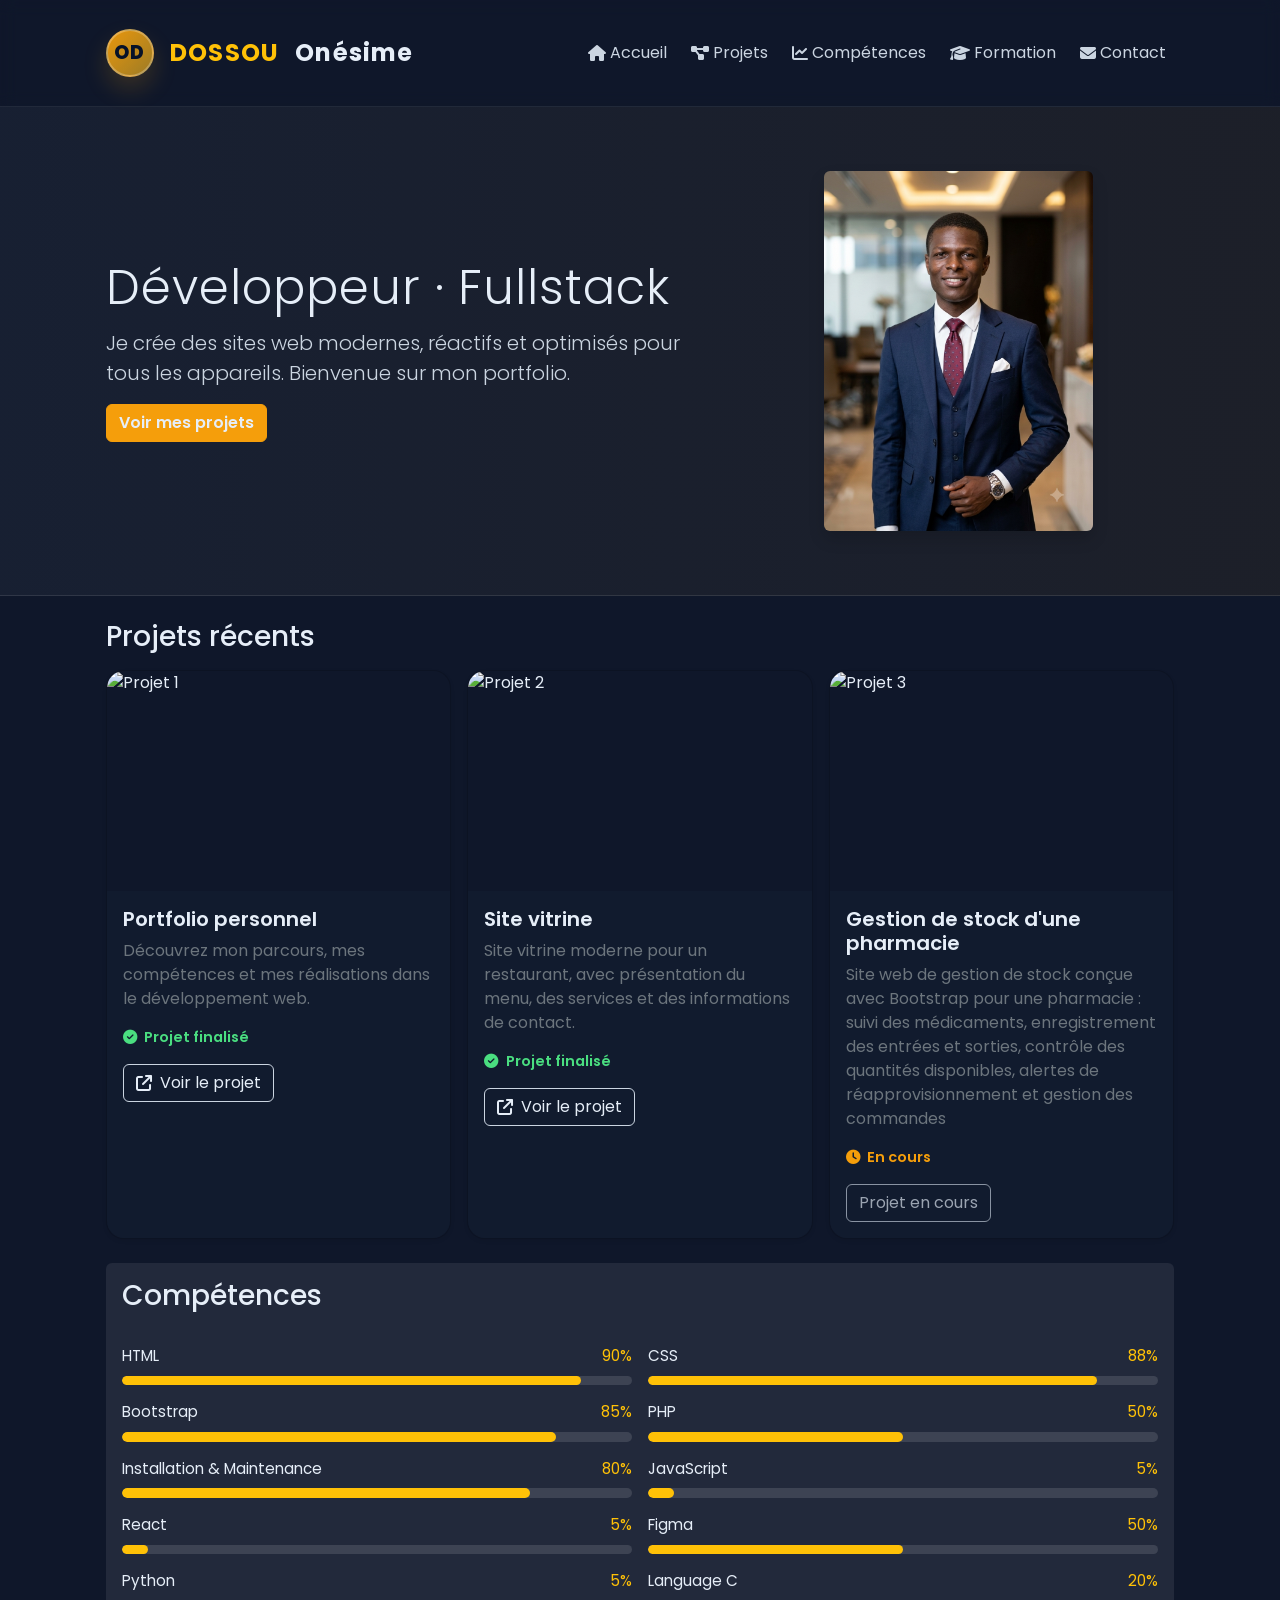
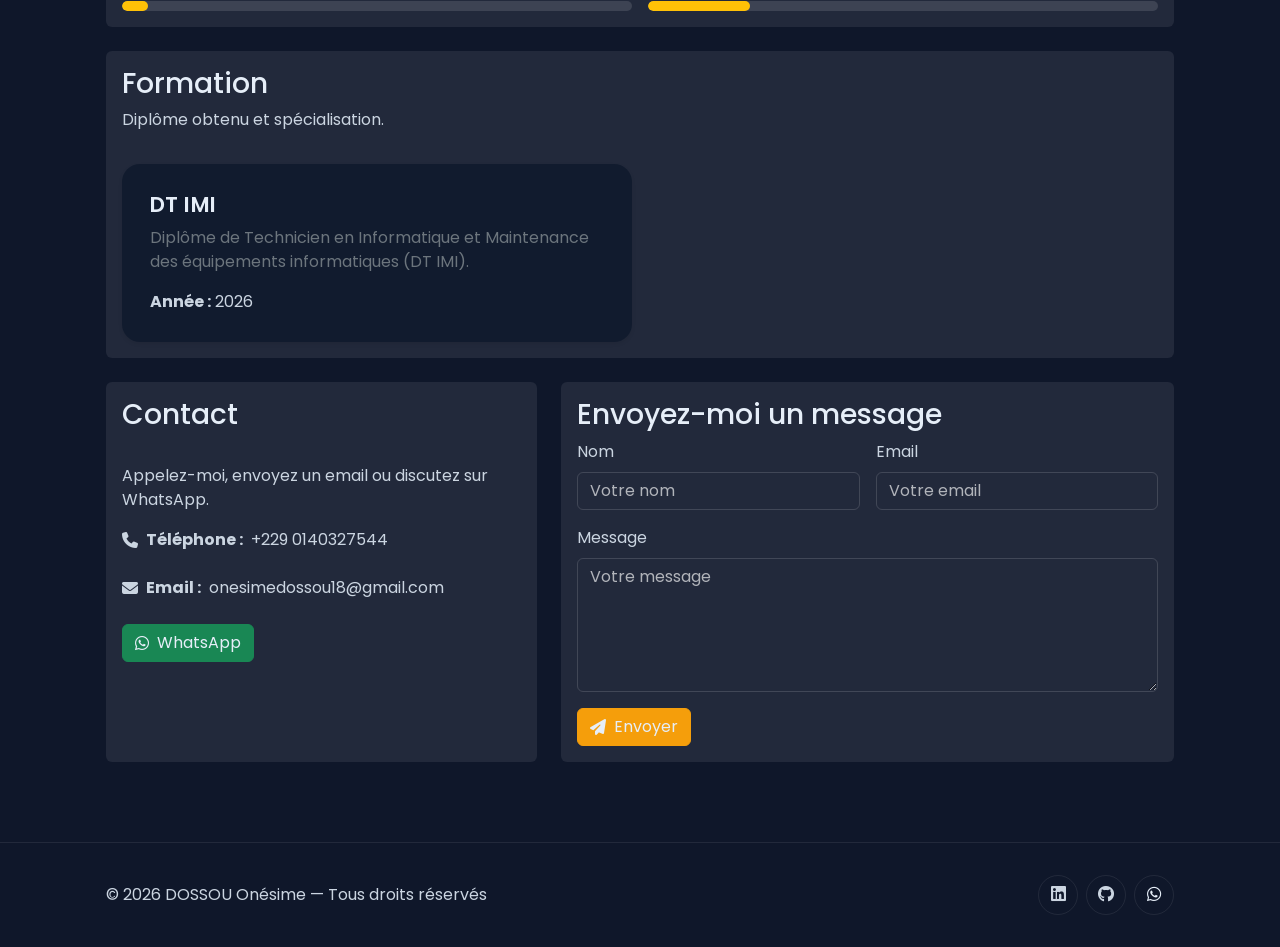
==== index.html @ 2b3f50c9 "commit" ====
<!doctype html>
<html lang="fr">
<head>
  <meta charset="utf-8">
  <meta name="viewport" content="width=device-width,initial-scale=1">
  <title>Portfolio — Ma Version</title>
  <link rel="icon" type="image/png" href="icon.png">
  <link rel="preconnect" href="https://fonts.googleapis.com">
  <link rel="preconnect" href="https://fonts.gstatic.com" crossorigin>
  <link href="https://fonts.googleapis.com/css2?family=Poppins:wght@300;400;500;600;700&display=swap" rel="stylesheet">
  <link href="https://cdn.jsdelivr.net/npm/bootstrap@5.3.2/dist/css/bootstrap.min.css" rel="stylesheet">
  <link rel="stylesheet" href="https://cdnjs.cloudflare.com/ajax/libs/font-awesome/6.5.2/css/all.min.css" crossorigin="anonymous" referrerpolicy="no-referrer">
  <link rel="stylesheet" href="style.css">
</head>
<body>
  <div class="page">
  <header class="site-header bg-transparent">
    <nav class="navbar navbar-expand-lg">
      <div class="container">
        <a class="navbar-brand fw-bold d-flex align-items-center gap-3" href="#">
          <span class="brand-mark">OD</span>
          <span class="text-warning">DOSSOU</span>
          <span class="text-white">Onésime</span>
        </a>
        <button class="navbar-toggler border-0 text-white" type="button" data-bs-toggle="collapse" data-bs-target="#portfolioNavbar" aria-controls="portfolioNavbar" aria-expanded="false" aria-label="Toggle navigation">
          <span class="navbar-toggler-icon"></span>
        </button>
        <div class="collapse navbar-collapse" id="portfolioNavbar">
          <div class="navbar-nav ms-auto d-flex flex-wrap gap-2">
              <li class="nav-item">
                <a class="nav-link text-muted d-flex align-items-center" href="#">
                  <i class="fa-solid fa-house me-1"></i>
                  Accueil
                </a>
              </li>
              <li class="nav-item">
                <a class="nav-link text-muted d-flex align-items-center" href="#projets">
                  <i class="fa-solid fa-diagram-project me-1"></i>
                  Projets
                </a>
              </li>
              <li class="nav-item">
                <a class="nav-link text-muted d-flex align-items-center" href="#competences">
                  <i class="fa-solid fa-chart-line me-1"></i>
                  Compétences
                </a>
              </li>
              <li class="nav-item">
                <a class="nav-link text-muted d-flex align-items-center" href="#formation">
                  <i class="fa-solid fa-graduation-cap me-1"></i>
                  Formation
                </a>
              </li>
              <li class="nav-item">
                <a class="nav-link text-muted d-flex align-items-center" href="#contact">
                  <i class="fa-solid fa-envelope me-1"></i>
                  Contact
                </a>
              </li>
          </div>
        </div>
      </div>
    </nav>
  </header>

  <section class="hero py-5">
    <div class="container">
      <div class="row align-items-center">
        <div class="col-12 col-lg-7">
          <h2 class="display-5 text-white">Développeur · Fullstack</h2>
          <p class="lead text-muted">Je crée des sites web modernes, réactifs et optimisés pour tous les appareils. Bienvenue sur mon portfolio.</p>
          <a class="btn btn-warning text-dark fw-semibold" href="#projets">Voir mes projets</a>
        </div>
        <div class="col-12 col-lg-5 order-first order-lg-last text-center mb-4 mb-lg-0">
          <img src="photo de profil.png" class="img-fluid rounded shadow hero-photo" alt="Photo de profil">
        </div>
      </div>
    </div>
  </section>

  <main class="container py-4">
    <section id="projets" class="projets mb-4">
      <h3 class="mb-3 text-white">Projets récents</h3>
      <div class="row g-3">
        <div class="col-12 col-md-4">
          <div class="card overflow-hidden h-100 shadow-sm">
            <img src="https://images.unsplash.com/photo-1522202176988-66273c2fd55f?auto=format&fit=crop&w=800&q=80" class="card-img-top" alt="Projet 1">
            <div class="card-body">
              <h5 class="card-title text-dark">Portfolio personnel</h5>
              <p class="card-text text-secondary">Découvrez mon parcours, mes compétences et mes réalisations dans le développement web.</p>
              <p class="project-status project-status--completed"><i class="fa-solid fa-circle-check" aria-hidden="true"></i> Projet finalisé</p>
              <a href="https://onesimedossou18-design.github.io/Mon-potfolio/" class="btn btn-outline-dark d-inline-flex align-items-center gap-2" target="_blank" rel="noopener noreferrer">
                <i class="fa-solid fa-arrow-up-right-from-square" aria-hidden="true"></i>
                Voir le projet
              </a>
            </div>
          </div>
        </div>

        <div class="col-12 col-md-4">
          <div class="card overflow-hidden h-100 shadow-sm">
            <img src="https://images.unsplash.com/photo-1498050108023-c5249f4df085?auto=format&fit=crop&w=800&q=80" class="card-img-top" alt="Projet 2">
            <div class="card-body">
              <h5 class="card-title text-dark">Site vitrine</h5>
              <p class="card-text text-secondary">Site vitrine moderne pour un restaurant, avec présentation du menu, des services et des informations de contact.</p>
              <p class="project-status project-status--completed"><i class="fa-solid fa-circle-check" aria-hidden="true"></i> Projet finalisé</p>
              <a href="https://onesimedossou18-design.github.io/Site_vitrine_resto/" class="btn btn-outline-dark d-inline-flex align-items-center gap-2" target="_blank" rel="noopener noreferrer">
                <i class="fa-solid fa-arrow-up-right-from-square" aria-hidden="true"></i>
                Voir le projet
              </a>
            </div>
          </div>
        </div>

        <div class="col-12 col-md-4">
          <div class="card overflow-hidden h-100 shadow-sm">
            <img src="https://images.unsplash.com/photo-1518770660439-4636190af475?auto=format&fit=crop&w=800&q=80" class="card-img-top" alt="Projet 3">
            <div class="card-body">
              <h5 class="card-title text-dark">Gestion de stock d'une pharmacie</h5>
              <p class="card-text text-secondary">Site web de gestion de stock conçue avec Bootstrap pour une pharmacie : suivi des médicaments, enregistrement des entrées et sorties, contrôle des quantités disponibles, alertes de réapprovisionnement et gestion des commandes</p>
              <p class="project-status project-status--progress"><i class="fa-solid fa-clock" aria-hidden="true"></i> En cours</p>
              <span class="btn btn-outline-dark disabled" aria-disabled="true">Projet en cours</span>
            </div>
          </div>
        </div>
      </div>
    </section>

    <section id="competences" class="skills mb-4">
      <div class="p-3 bg-light bg-opacity-5 rounded">
        <h3 class="text-white">Compétences</h3>
        <div class="row row-cols-1 row-cols-md-2 g-3 mt-3">
          <div class="col">
            <div class="skill-row d-flex justify-content-between text-white mb-2"><span>HTML</span><span class="text-warning">90%</span></div>
            <div class="progress"><div class="progress-bar bg-warning" role="progressbar" style="width: 90%" aria-valuenow="90" aria-valuemin="0" aria-valuemax="100" aria-label="HTML 90%"></div></div>
          </div>
          <div class="col">
            <div class="skill-row d-flex justify-content-between text-white mb-2"><span>CSS</span><span class="text-warning">88%</span></div>
            <div class="progress"><div class="progress-bar bg-warning" role="progressbar" style="width: 88%" aria-valuenow="88" aria-valuemin="0" aria-valuemax="100" aria-label="CSS 88%"></div></div>
          </div>
          <div class="col">
            <div class="skill-row d-flex justify-content-between text-white mb-2"><span>Bootstrap</span><span class="text-warning">85%</span></div>
            <div class="progress"><div class="progress-bar bg-warning" role="progressbar" style="width: 85%" aria-valuenow="85" aria-valuemin="0" aria-valuemax="100" aria-label="Bootstrap 85%"></div></div>
          </div>
          <div class="col">
            <div class="skill-row d-flex justify-content-between text-white mb-2"><span>PHP</span><span class="text-warning">50%</span></div>
            <div class="progress"><div class="progress-bar bg-warning" role="progressbar" style="width: 50%" aria-valuenow="50" aria-valuemin="0" aria-valuemax="100" aria-label="PHP 50%"></div></div>
          </div>
          <div class="col">
            <div class="skill-row d-flex justify-content-between text-white mb-2"><span>Installation & Maintenance</span><span class="text-warning">80%</span></div>
            <div class="progress"><div class="progress-bar bg-warning" role="progressbar" style="width: 80%" aria-valuenow="80" aria-valuemin="0" aria-valuemax="100" aria-label="Installation & Maintenance 80%"></div></div>
          </div>
          <div class="col">
            <div class="skill-row d-flex justify-content-between text-white mb-2"><span>JavaScript</span><span class="text-warning">5%</span></div>
            <div class="progress"><div class="progress-bar bg-warning" role="progressbar" style="width: 5%" aria-valuenow="5" aria-valuemin="0" aria-valuemax="100" aria-label="JavaScript 5%"></div></div>
          </div>
          <div class="col">
            <div class="skill-row d-flex justify-content-between text-white mb-2"><span>React</span><span class="text-warning">5%</span></div>
            <div class="progress"><div class="progress-bar bg-warning" role="progressbar" style="width: 5%" aria-valuenow="5" aria-valuemin="0" aria-valuemax="100" aria-label="React 5%"></div></div>
          </div>
          <div class="col">
            <div class="skill-row d-flex justify-content-between text-white mb-2"><span>Figma</span><span class="text-warning">50%</span></div>
            <div class="progress"><div class="progress-bar bg-warning" role="progressbar" style="width: 50%" aria-valuenow="50" aria-valuemin="0" aria-valuemax="100" aria-label="Figma 50%"></div></div>
          </div>
          <div class="col">
            <div class="skill-row d-flex justify-content-between text-white mb-2"><span>Python</span><span class="text-warning">5%</span></div>
            <div class="progress"><div class="progress-bar bg-warning" role="progressbar" style="width: 5%" aria-valuenow="5" aria-valuemin="0" aria-valuemax="100" aria-label="Python 5%"></div></div>
          </div>
          <div class="col">
            <div class="skill-row d-flex justify-content-between text-white mb-2"><span>Language C</span><span class="text-warning">20%</span></div>
            <div class="progress"><div class="progress-bar bg-warning" role="progressbar" style="width: 20%" aria-valuenow="20" aria-valuemin="0" aria-valuemax="100" aria-label="Language C 20%"></div></div>
          </div>
        </div>
      </div>
    </section>

    <section id="formation" class="formation mb-4">
      <div class="p-3 bg-light bg-opacity-5 rounded">
        <h3 class="text-white">Formation</h3>
        <p class="text-muted">Diplôme obtenu et spécialisation.</p>
        <div class="row g-3 mt-3">
          <div class="col-12 col-md-6">
            <div class="card overflow-hidden h-100 shadow-sm border-0 bg-transparent">
              <div class="card-body">
                <h5 class="card-title text-white ">DT IMI</h5>
                <p class="card-text text-secondary">Diplôme de Technicien en Informatique et Maintenance des équipements informatiques (DT IMI).</p>
                <p class="mb-0 text-muted"><strong>Année :</strong> 2026</p>
              </div>
            </div>
          </div>
        </div>
      </div>
    </section>

  

    <section id="contact" class="contact mb-4">
      <div class="row g-4">
        <div class="col-12 col-lg-5">
          <div class="p-3 bg-light bg-opacity-5 rounded h-100">
            <h3 class="text-white">Contact</h3><br>
            <p class="text-muted">Appelez-moi, envoyez un email ou discutez sur WhatsApp.</p>
            <ul class="list-unstyled text-muted">
              <li class="d-flex align-items-center gap-2"><i class="fa-solid fa-phone"></i><strong>Téléphone :</strong> +229 0140327544</li> 
              <br>
              <li class="d-flex align-items-center gap-2 text-break"><i class="fa-solid fa-envelope"></i><strong>Email :</strong> onesimedossou18@gmail.com</li>
            </ul>
            <a href="https://wa.me/2290140327544" class="btn btn-success text-white mt-2 d-inline-flex align-items-center" target="_blank" rel="noopener noreferrer">
              <i class="fa-brands fa-whatsapp me-2"></i>
              WhatsApp
            </a>
            
          </div>
        </div>
        <div class="col-12 col-lg-7">
          <div class="p-3 bg-light bg-opacity-5 rounded">
            <h3 class="text-white">Envoyez-moi un message</h3>
            <form action="https://formsubmit.co/onesimedossou18@gmail.com" method="post" class="row g-3">
              <input type="hidden" name="_subject" value="Nouveau message depuis mon portfolio">
              <input type="hidden" name="_captcha" value="false">
              <input type="hidden" name="_template" value="table">
              <input type="hidden" name="_next" value="https://onesimedossou18-design.github.io/Mon-potfolio/">
              <div class="col-12 col-md-6">
                <label class="form-label text-muted" for="contact-name">Nom</label>
                <input type="text" id="contact-name" name="name" class="form-control bg-transparent text-white border-1" placeholder="Votre nom" required>
              </div>
              <div class="col-12 col-md-6">
                <label class="form-label text-muted" for="contact-email">Email</label>
                <input type="email" id="contact-email" name="email" class="form-control bg-transparent text-white" placeholder="Votre email" required>
              </div>
              <div class="col-12">
                <label class="form-label text-muted" for="contact-message">Message</label>
                <textarea id="contact-message" name="message" rows="5" class="form-control bg-transparent text-white" placeholder="Votre message" required></textarea>
              </div>
              <div class="col-12">
                <button class="btn btn-warning text-dark d-inline-flex align-items-center gap-2" type="submit">
                  <i class="fa-solid fa-paper-plane"></i>
                  Envoyer
                </button>
              </div>
            </form>
          </div>
        </div>
      </div>
    </section>
  </main>

  <footer class="site-footer py-3">
    <div class="container d-flex flex-column flex-md-row justify-content-between align-items-center gap-3">
      <div class="text-muted">© 2026 DOSSOU Onésime — Tous droits réservés</div>
      <div class="social-links d-flex gap-2">
        <a href="https://www.linkedin.com/in/on%C3%A9sime-dossou-85b86a415" class="btn btn-outline-light btn-sm d-inline-flex align-items-center justify-content-center" target="_blank" rel="noopener noreferrer" aria-label="LinkedIn">
          <i class="fa-brands fa-linkedin"></i>
        </a>
        <a href="https://github.com/onesimedossou18-design" class="btn btn-outline-light btn-sm d-inline-flex align-items-center justify-content-center" target="_blank" rel="noopener noreferrer" aria-label="GitHub">
          <i class="fa-brands fa-github"></i>
        </a>
        <a href="https://wa.me/2290140327544" class="btn btn-outline-light btn-sm d-inline-flex align-items-center justify-content-center text-white" target="_blank" rel="noopener noreferrer" aria-label="WhatsApp">
          <i class="fa-brands fa-whatsapp"></i>
        </a>
      </div>
    </div>
  </footer>
  </div>
  <script src="https://cdn.jsdelivr.net/npm/bootstrap@5.3.2/dist/js/bootstrap.bundle.min.js"></script>
</body>
</html>
---- style.css ----
*{
  padding: 0;
  margin: 0;
  box-sizing: border-box;
}
:root{
  --bg:#0f172a; /* deep navy */
  --panel:#111b2e;
  --panel-soft:rgba(255,255,255,0.05);
  --accent:#f59e0b; /* mustard */
  --muted:#94a3b8;
  --text:#e6eef8;
  --text-soft:#cbd5e1;
  --card-bg:#0f172a;
  --card-text:#e6eef8;
  --max-width:1100px;
}

body{
  margin:0;
  font-family:'Poppins', sans-serif;
  background:var(--bg);
  color:var(--text);
  line-height:1.5;
  overflow-x:hidden;
  overflow-wrap:break-word;
}
img{
  max-width:100%;
  height:auto}
.page{
  min-height:100vh;
}
.container{
  max-width:var(--max-width);
  margin:0 auto;
  padding:1rem;
}
.site-header{
  position:sticky;
  top:0;
  z-index:1030;
  background:rgba(15,23,42,0.92);
  backdrop-filter:blur(8px);
  border-bottom:1px solid rgba(255,255,255,0.08);
}
.navbar-brand, .nav-link{text-decoration:none}
.navbar-brand{font-size:1.5rem;letter-spacing:0.05em}
.brand-mark{display:inline-flex;align-items:center;justify-content:center;width:3rem;height:3rem;border-radius:50%;background:linear-gradient(135deg, rgba(245,158,11,0.95), rgba(251,191,36,0.6));color:#071229;font-weight:800;font-size:1.2rem;box-shadow:0 12px 24px rgba(245,158,11,0.18);border:2px solid rgba(255,255,255,0.25);}
.brand-text small{font-size:0.75rem;color:rgba(255,255,255,0.65);display:none;}
.nav-link{color:var(--muted)!important;transition:color .25s ease, transform .25s ease}
.nav-link:hover{color:#fff!important;transform:translateY(-1px)}
.hero{padding:4rem 0;text-align:left;background:linear-gradient(90deg, rgba(240,246,255,0.04), rgba(245,158,11,0.06));border-bottom:1px solid rgba(255,255,255,0.1)}
.hero h2{font-size:clamp(1.75rem, 1.1rem + 3vw, 3rem);line-height:1.15;margin:0 0 .75rem;color:var(--text);letter-spacing:0.02em}
.hero p{margin:0 0 1rem;color:var(--text-soft);max-width:720px}
.hero img{max-height:360px;object-fit:cover}
.btn-warning{background:var(--accent);border-color:var(--accent);color:#071229;transition:transform .25s ease, box-shadow .25s ease}
.btn-warning:hover{transform:translateY(-2px);box-shadow:0 12px 24px rgba(245,158,11,0.18)}
main{padding:2rem 0}
.card{background:var(--card-bg);color:var(--card-text);border-radius:18px;overflow:hidden;box-shadow:0 12px 40px rgba(2,6,23,0.22);transition:transform .3s ease, box-shadow .3s ease}
.card:hover{transform:translateY(-10px);box-shadow:0 20px 50px rgba(2,6,23,0.32)}
.card img{width:100%;height:220px;object-fit:cover;display:block;transition:transform .4s ease}
.card:hover img{transform:scale(1.05)}
.card-body{background:var(--panel);}
.card-title{color:var(--text);font-weight:600}
.card-text{color:var(--text-soft);}
.project-status{display:flex;align-items:center;gap:.45rem;margin-bottom:1rem;font-size:.9rem;font-weight:600}
.project-status--completed{color:#4ade80}
.project-status--progress{color:var(--accent)}
.card .btn-outline-dark{transition:transform .25s ease, box-shadow .25s ease}
.card .btn-outline-dark:hover{transform:translateY(-2px);box-shadow:0 12px 20px rgba(0,0,0,0.12)}
.progress{background:rgba(255,255,255,0.12);border-radius:0.75rem;height:0.6rem}
.progress-bar{border-radius:0.75rem}
.skill-row{font-size:0.95rem}
.skill-row span:last-child{font-variant-numeric:tabular-nums}
.about h3, .contact h3, .skills h3{color:var(--text);margin-top:0}
.bg-opacity-5{background-color:rgba(255,255,255,0.08)!important}
.formation .card{background:rgba(255,255,255,0.04);border:1px solid rgba(255,255,255,0.12);}
.formation .card-body{padding:1.75rem;}
.formation .card-title{font-size:1.35rem;letter-spacing:0.02em;}
.formation .card-text{color:var(--text-soft);}
.form-control{background:rgba(255,255,255,0.08);color:var(--text);border:1px solid rgba(255,255,255,0.14)}
.form-control::placeholder{color:rgba(255,255,255,0.65)}
.form-control:focus{background:rgba(255,255,255,0.12);color:var(--text);box-shadow:none;border-color:rgba(245,158,11,0.4)}
.site-footer{padding:1rem 0;text-align:center;color:var(--text-soft);border-top:1px solid rgba(255,255,255,0.08);margin-top:2rem}
.site-footer .social-links a{width:40px;height:40px;display:inline-flex;align-items:center;justify-content:center;border-radius:50%;border:1px solid rgba(255,255,255,0.08);color:var(--text-soft);background:transparent;transition:transform .18s ease, background .18s ease, color .18s ease}
.site-footer .social-links a:hover{transform:translateY(-4px);color:var(--text);background:rgba(255,255,255,0.03)}
.site-footer .social-links a .fa-brands{font-size:1.05rem}
.site-footer .social-links .btn-success{background:linear-gradient(135deg,var(--accent),#fdbf24);border-color:transparent;color:#071229}
.page .text-muted{color:var(--text-soft)!important}
.page .text-white{color:var(--text)!important}
.page .text-dark{color:var(--text)!important}
.page .btn-outline-dark{color:var(--text);border-color:var(--text-soft)}
.page .btn-outline-dark:hover{background:var(--text-soft);color:var(--card-text)}
button.btn-outline-light{color:#fff;border-color:rgba(255,255,255,0.55)}
button.btn-outline-light:hover{color:#000;background:#f59e0b}
.page section{scroll-margin-top:calc(3.5rem + 2rem)}
@media(max-width:991px){
  .navbar-brand{font-size:1.15rem;gap:.5rem!important}
  .brand-mark{width:2.5rem;height:2.5rem;font-size:1rem}
  .navbar-nav{width:100%;justify-content:center}
  .navbar-nav .nav-item{width:100%}
  .navbar-nav .nav-link{justify-content:center;padding:0.6rem 0}
  .hero{padding:3rem 0}
  .hero-photo{max-height:280px}
  .card img{height:180px}
}
@media(max-width:575px){
  .container{padding-left:1rem;padding-right:1rem}
  .navbar-brand{max-width:calc(100% - 3.5rem);white-space:normal;line-height:1.2}
  .navbar-brand .text-white{display:none}
  .hero{padding:2.5rem 0}
  .hero p{font-size:1rem}
  .hero-photo{max-height:220px}
  .hero .btn,.contact .btn{width:100%;justify-content:center}
  .card img{height:200px}
  .card:hover{transform:none}
  .formation .card-body{padding:1.25rem}
  .contact li{align-items:flex-start!important;flex-wrap:wrap}
  .contact li strong{margin-right:.25rem}
  .site-footer .container{padding-top:.5rem;padding-bottom:.5rem}
  .site-footer .text-muted{font-size:.85rem}
}
@media(min-width:900px){
  .hero{padding:6rem 0}
}
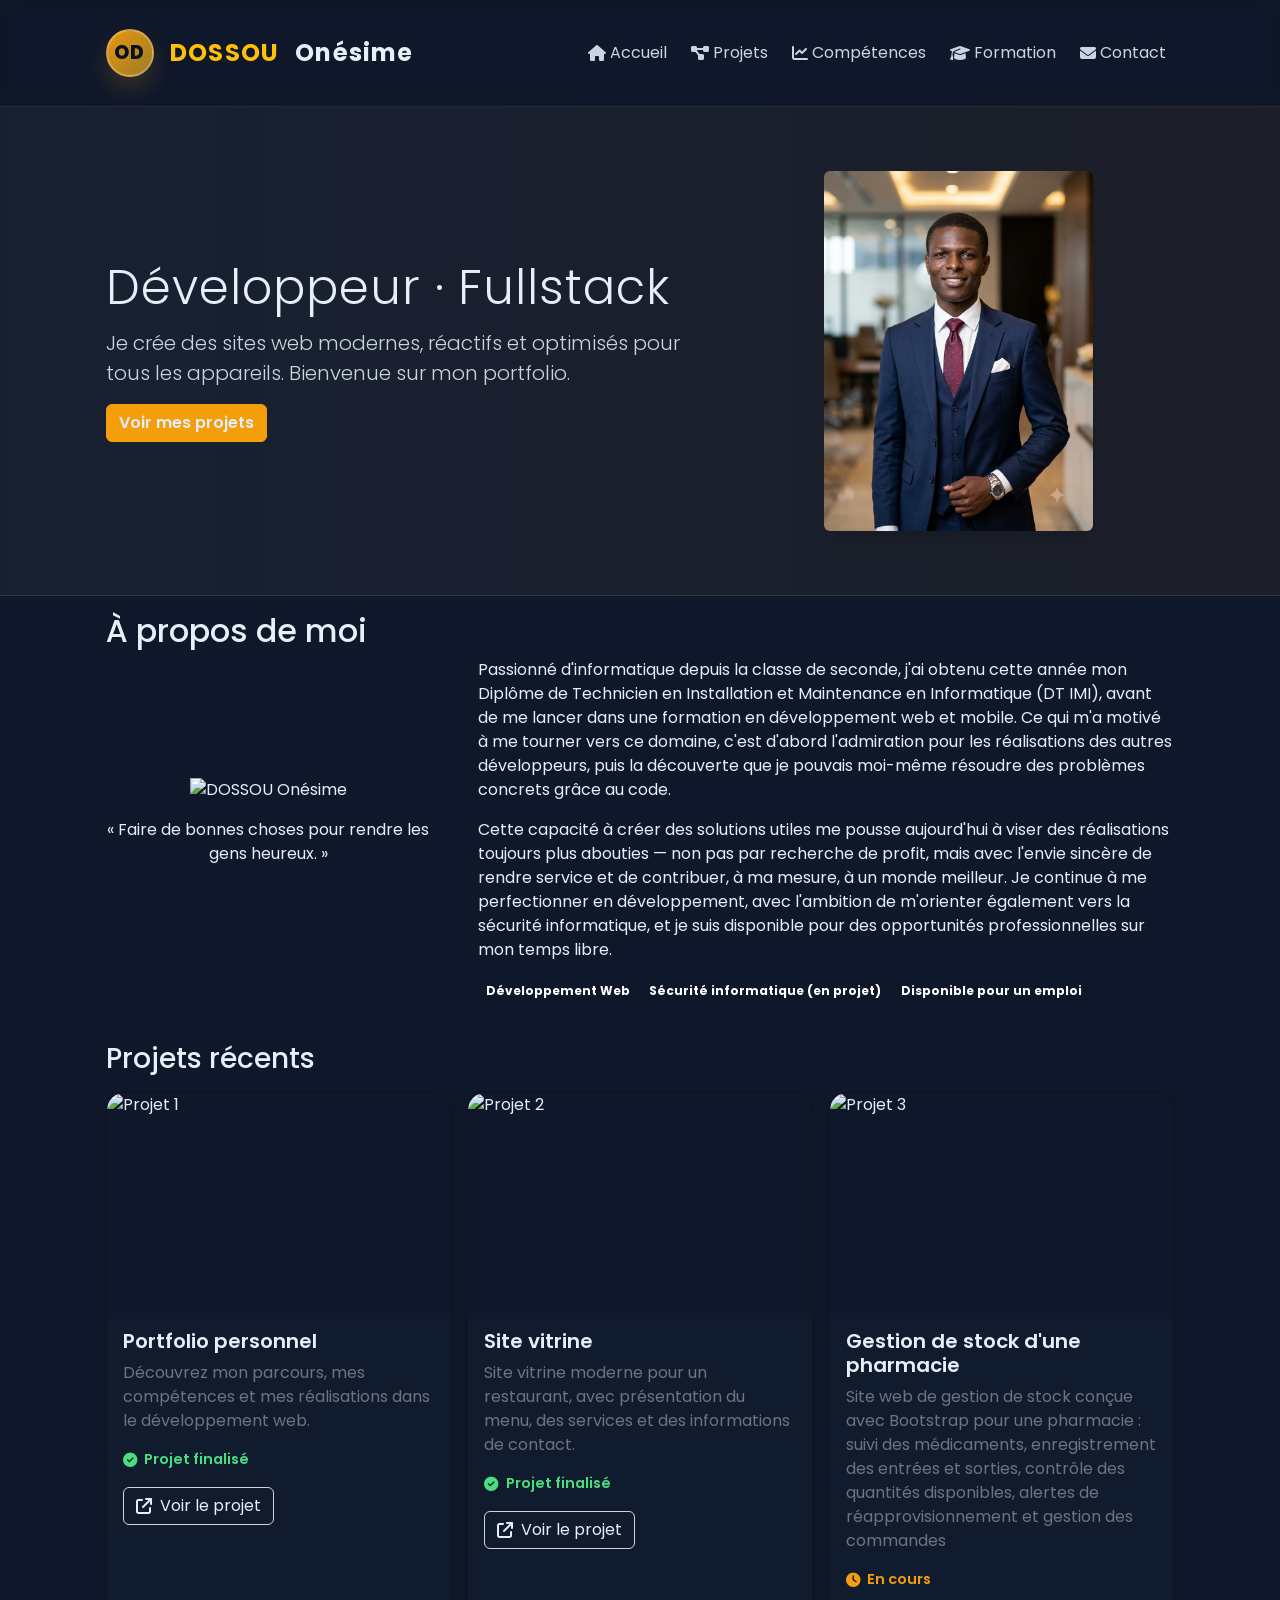
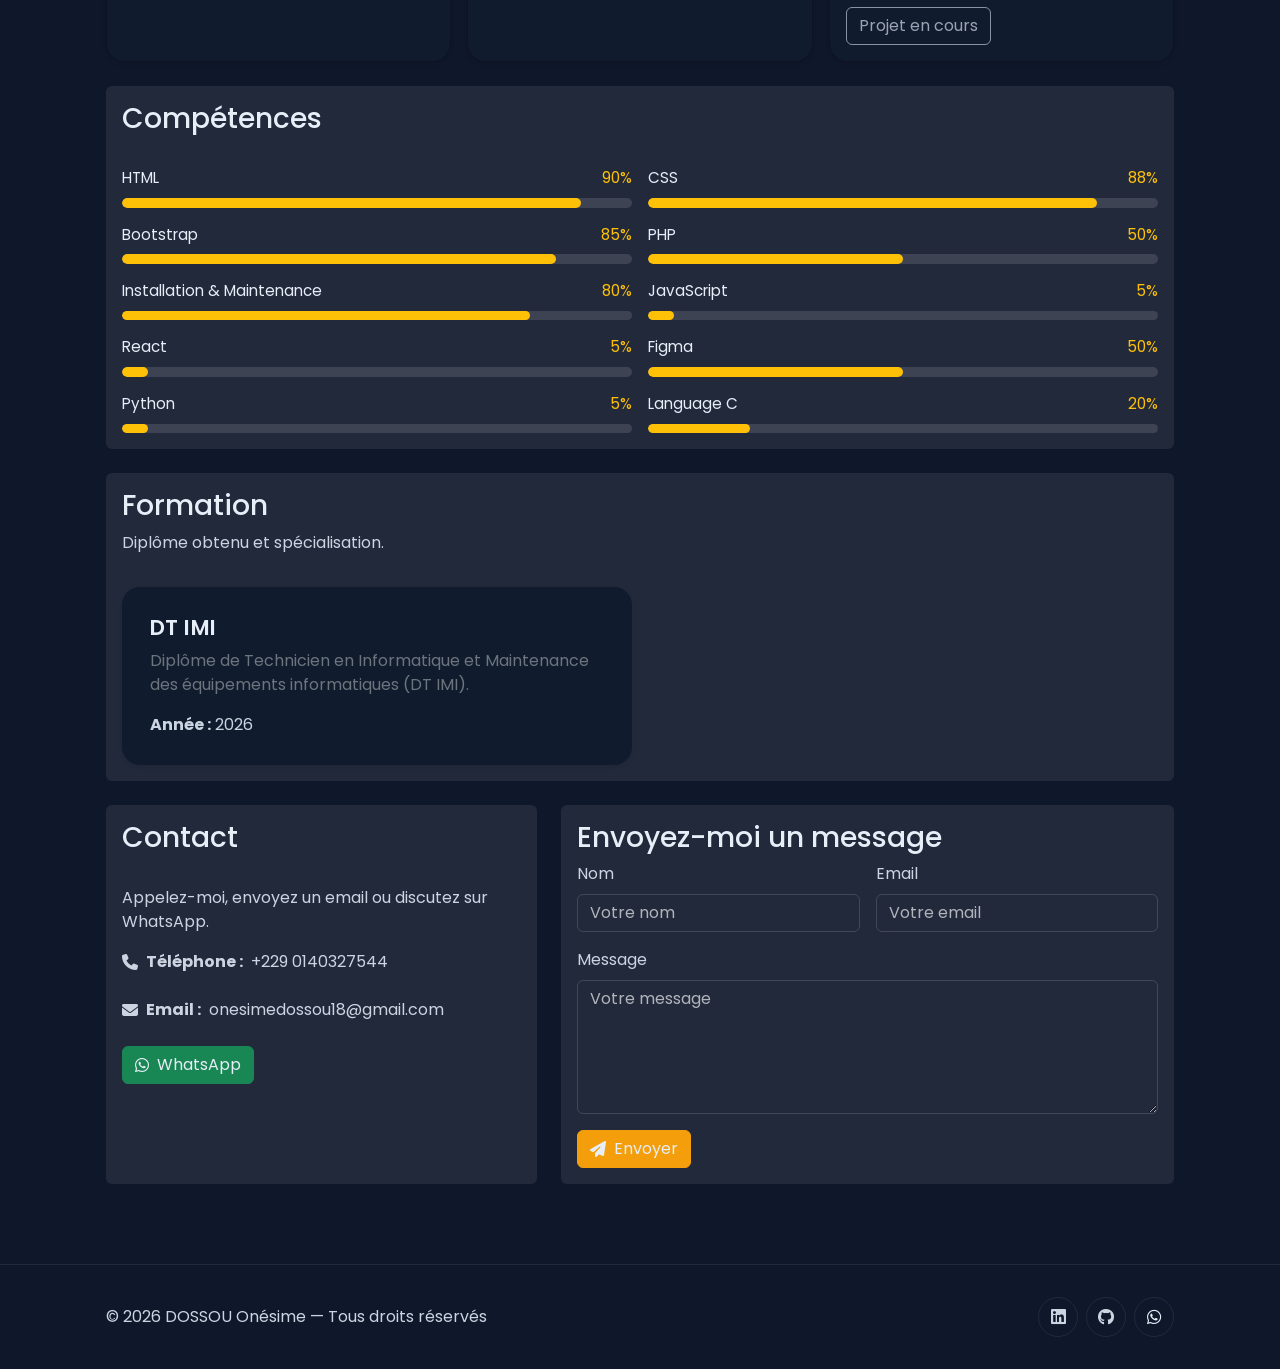
==== commit 02aec9f2: "commit" ====
--- a/index.html
+++ b/index.html
@@ -78,6 +78,42 @@
     </div>
   </section>
 
+ <!-- ===================== À PROPOS ===================== -->
+  <section class="about" id="apropos">
+    <div class="container">
+      <h2 class="section-title">À propos de moi</h2>
+      <div class="row align-items-center g-5">
+        <div class="col-lg-4 text-center">
+          <img src="photo-profil.png" alt="DOSSOU Onésime" class="about-photo mb-3">
+          <p class="about-quote">« Faire de bonnes choses pour rendre les gens heureux. »</p>
+        </div>
+        <div class="col-lg-8 about-text">
+          <p>
+            Passionné d'informatique depuis la classe de seconde, j'ai obtenu cette année mon
+            Diplôme de Technicien en Installation et Maintenance en Informatique
+            (DT IMI), avant de me lancer dans une formation en développement web et mobile.
+            Ce qui m'a motivé à me tourner vers ce domaine, c'est d'abord l'admiration pour les
+            réalisations des autres développeurs, puis la découverte que je pouvais moi-même
+            résoudre des problèmes concrets grâce au code.
+          </p>
+          <p>
+            Cette capacité à créer des solutions utiles me pousse aujourd'hui à viser des
+            réalisations toujours plus abouties — non pas par recherche de profit, mais avec
+            l'envie sincère de rendre service et de contribuer, à ma mesure, à un monde meilleur.
+            Je continue à me perfectionner en développement, avec l'ambition de m'orienter
+            également vers la sécurité informatique, et je suis disponible pour des opportunités
+            professionnelles sur mon temps libre.
+          </p>
+          <div class="about-badges mt-3">
+            <span class="badge">Développement Web</span>
+            <span class="badge">Sécurité informatique (en projet)</span>
+            <span class="badge">Disponible pour un emploi</span>
+          </div>
+        </div>
+      </div>
+    </div>
+  </section>
+
   <main class="container py-4">
     <section id="projets" class="projets mb-4">
       <h3 class="mb-3 text-white">Projets récents</h3>
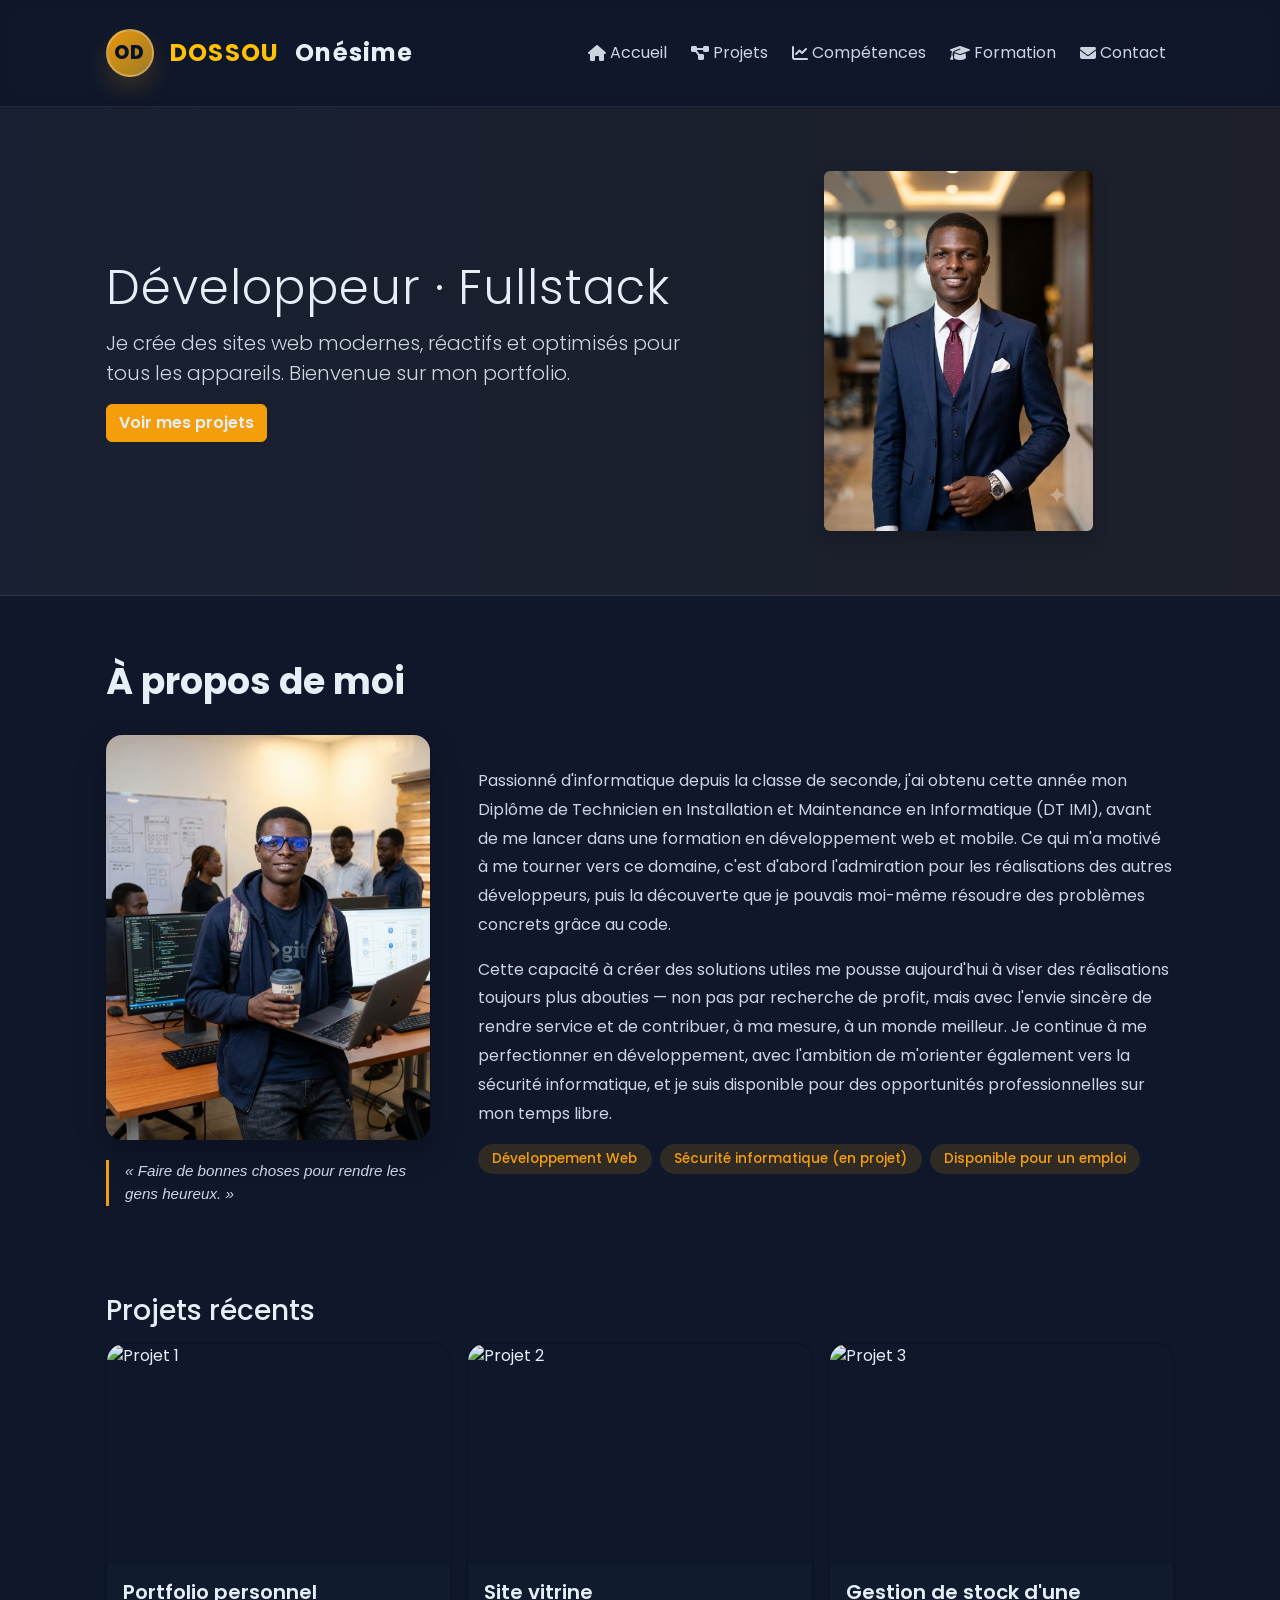
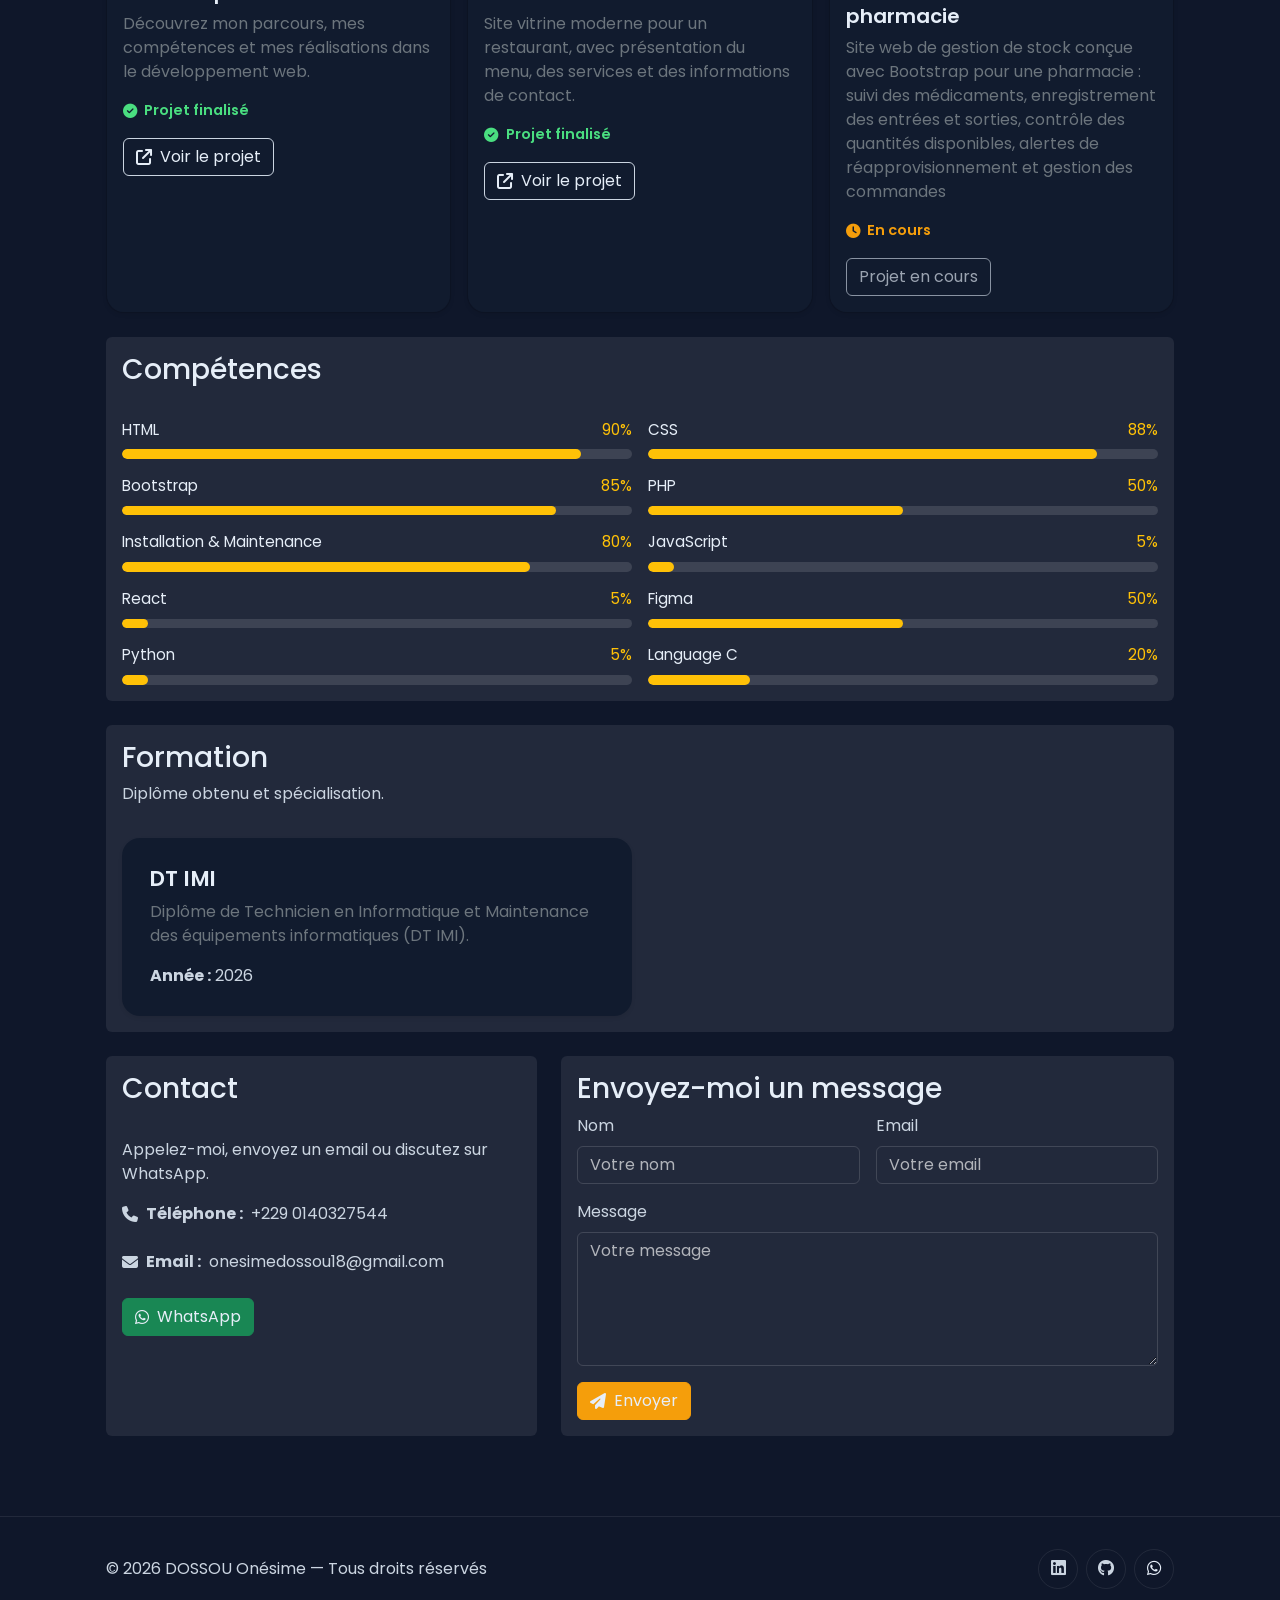
==== commit 738694fb: "commit" ====
--- a/index.html
+++ b/index.html
@@ -72,7 +72,7 @@
           <a class="btn btn-warning text-dark fw-semibold" href="#projets">Voir mes projets</a>
         </div>
         <div class="col-12 col-lg-5 order-first order-lg-last text-center mb-4 mb-lg-0">
-          <img src="photo de profil.png" class="img-fluid rounded shadow hero-photo" alt="Photo de profil">
+          <img src="photo-profil.png" class="img-fluid rounded shadow hero-photo" alt="Photo de profil">
         </div>
       </div>
     </div>
@@ -84,7 +84,7 @@
       <h2 class="section-title">À propos de moi</h2>
       <div class="row align-items-center g-5">
         <div class="col-lg-4 text-center">
-          <img src="photo-profil.png" alt="DOSSOU Onésime" class="about-photo mb-3">
+          <img src="work.jpeg" alt="DOSSOU Onésime" class="about-photo ">
           <p class="about-quote">« Faire de bonnes choses pour rendre les gens heureux. »</p>
         </div>
         <div class="col-lg-8 about-text">
--- a/style.css
+++ b/style.css
@@ -1,126 +1,523 @@
-*{
+/* =========================================================
+   RESET DE BASE
+   On enlève les marges/paddings par défaut du navigateur
+   et on force le box-sizing pour que padding/border
+   n'agrandissent pas les éléments.
+   ========================================================= */
+* {
   padding: 0;
   margin: 0;
   box-sizing: border-box;
 }
-:root{
-  --bg:#0f172a; /* deep navy */
-  --panel:#111b2e;
-  --panel-soft:rgba(255,255,255,0.05);
-  --accent:#f59e0b; /* mustard */
-  --muted:#94a3b8;
-  --text:#e6eef8;
-  --text-soft:#cbd5e1;
-  --card-bg:#0f172a;
-  --card-text:#e6eef8;
-  --max-width:1100px;
-}
-
-body{
-  margin:0;
-  font-family:'Poppins', sans-serif;
-  background:var(--bg);
-  color:var(--text);
-  line-height:1.5;
-  overflow-x:hidden;
-  overflow-wrap:break-word;
-}
-img{
-  max-width:100%;
-  height:auto}
-.page{
-  min-height:100vh;
-}
-.container{
-  max-width:var(--max-width);
-  margin:0 auto;
-  padding:1rem;
-}
-.site-header{
-  position:sticky;
-  top:0;
-  z-index:1030;
-  background:rgba(15,23,42,0.92);
-  backdrop-filter:blur(8px);
-  border-bottom:1px solid rgba(255,255,255,0.08);
-}
-.navbar-brand, .nav-link{text-decoration:none}
-.navbar-brand{font-size:1.5rem;letter-spacing:0.05em}
-.brand-mark{display:inline-flex;align-items:center;justify-content:center;width:3rem;height:3rem;border-radius:50%;background:linear-gradient(135deg, rgba(245,158,11,0.95), rgba(251,191,36,0.6));color:#071229;font-weight:800;font-size:1.2rem;box-shadow:0 12px 24px rgba(245,158,11,0.18);border:2px solid rgba(255,255,255,0.25);}
-.brand-text small{font-size:0.75rem;color:rgba(255,255,255,0.65);display:none;}
-.nav-link{color:var(--muted)!important;transition:color .25s ease, transform .25s ease}
-.nav-link:hover{color:#fff!important;transform:translateY(-1px)}
-.hero{padding:4rem 0;text-align:left;background:linear-gradient(90deg, rgba(240,246,255,0.04), rgba(245,158,11,0.06));border-bottom:1px solid rgba(255,255,255,0.1)}
-.hero h2{font-size:clamp(1.75rem, 1.1rem + 3vw, 3rem);line-height:1.15;margin:0 0 .75rem;color:var(--text);letter-spacing:0.02em}
-.hero p{margin:0 0 1rem;color:var(--text-soft);max-width:720px}
-.hero img{max-height:360px;object-fit:cover}
-.btn-warning{background:var(--accent);border-color:var(--accent);color:#071229;transition:transform .25s ease, box-shadow .25s ease}
-.btn-warning:hover{transform:translateY(-2px);box-shadow:0 12px 24px rgba(245,158,11,0.18)}
-main{padding:2rem 0}
-.card{background:var(--card-bg);color:var(--card-text);border-radius:18px;overflow:hidden;box-shadow:0 12px 40px rgba(2,6,23,0.22);transition:transform .3s ease, box-shadow .3s ease}
-.card:hover{transform:translateY(-10px);box-shadow:0 20px 50px rgba(2,6,23,0.32)}
-.card img{width:100%;height:220px;object-fit:cover;display:block;transition:transform .4s ease}
-.card:hover img{transform:scale(1.05)}
-.card-body{background:var(--panel);}
-.card-title{color:var(--text);font-weight:600}
-.card-text{color:var(--text-soft);}
-.project-status{display:flex;align-items:center;gap:.45rem;margin-bottom:1rem;font-size:.9rem;font-weight:600}
-.project-status--completed{color:#4ade80}
-.project-status--progress{color:var(--accent)}
-.card .btn-outline-dark{transition:transform .25s ease, box-shadow .25s ease}
-.card .btn-outline-dark:hover{transform:translateY(-2px);box-shadow:0 12px 20px rgba(0,0,0,0.12)}
-.progress{background:rgba(255,255,255,0.12);border-radius:0.75rem;height:0.6rem}
-.progress-bar{border-radius:0.75rem}
-.skill-row{font-size:0.95rem}
-.skill-row span:last-child{font-variant-numeric:tabular-nums}
-.about h3, .contact h3, .skills h3{color:var(--text);margin-top:0}
-.bg-opacity-5{background-color:rgba(255,255,255,0.08)!important}
-.formation .card{background:rgba(255,255,255,0.04);border:1px solid rgba(255,255,255,0.12);}
-.formation .card-body{padding:1.75rem;}
-.formation .card-title{font-size:1.35rem;letter-spacing:0.02em;}
-.formation .card-text{color:var(--text-soft);}
-.form-control{background:rgba(255,255,255,0.08);color:var(--text);border:1px solid rgba(255,255,255,0.14)}
-.form-control::placeholder{color:rgba(255,255,255,0.65)}
-.form-control:focus{background:rgba(255,255,255,0.12);color:var(--text);box-shadow:none;border-color:rgba(245,158,11,0.4)}
-.site-footer{padding:1rem 0;text-align:center;color:var(--text-soft);border-top:1px solid rgba(255,255,255,0.08);margin-top:2rem}
-.site-footer .social-links a{width:40px;height:40px;display:inline-flex;align-items:center;justify-content:center;border-radius:50%;border:1px solid rgba(255,255,255,0.08);color:var(--text-soft);background:transparent;transition:transform .18s ease, background .18s ease, color .18s ease}
-.site-footer .social-links a:hover{transform:translateY(-4px);color:var(--text);background:rgba(255,255,255,0.03)}
-.site-footer .social-links a .fa-brands{font-size:1.05rem}
-.site-footer .social-links .btn-success{background:linear-gradient(135deg,var(--accent),#fdbf24);border-color:transparent;color:#071229}
-.page .text-muted{color:var(--text-soft)!important}
-.page .text-white{color:var(--text)!important}
-.page .text-dark{color:var(--text)!important}
-.page .btn-outline-dark{color:var(--text);border-color:var(--text-soft)}
-.page .btn-outline-dark:hover{background:var(--text-soft);color:var(--card-text)}
-button.btn-outline-light{color:#fff;border-color:rgba(255,255,255,0.55)}
-button.btn-outline-light:hover{color:#000;background:#f59e0b}
-.page section{scroll-margin-top:calc(3.5rem + 2rem)}
-@media(max-width:991px){
-  .navbar-brand{font-size:1.15rem;gap:.5rem!important}
-  .brand-mark{width:2.5rem;height:2.5rem;font-size:1rem}
-  .navbar-nav{width:100%;justify-content:center}
-  .navbar-nav .nav-item{width:100%}
-  .navbar-nav .nav-link{justify-content:center;padding:0.6rem 0}
-  .hero{padding:3rem 0}
-  .hero-photo{max-height:280px}
-  .card img{height:180px}
-}
-@media(max-width:575px){
-  .container{padding-left:1rem;padding-right:1rem}
-  .navbar-brand{max-width:calc(100% - 3.5rem);white-space:normal;line-height:1.2}
-  .navbar-brand .text-white{display:none}
-  .hero{padding:2.5rem 0}
-  .hero p{font-size:1rem}
-  .hero-photo{max-height:220px}
-  .hero .btn,.contact .btn{width:100%;justify-content:center}
-  .card img{height:200px}
-  .card:hover{transform:none}
-  .formation .card-body{padding:1.25rem}
-  .contact li{align-items:flex-start!important;flex-wrap:wrap}
-  .contact li strong{margin-right:.25rem}
-  .site-footer .container{padding-top:.5rem;padding-bottom:.5rem}
-  .site-footer .text-muted{font-size:.85rem}
-}
-@media(min-width:900px){
-  .hero{padding:6rem 0}
-}
+
+/* =========================================================
+   VARIABLES DE COULEURS (thème sombre "navy + moutarde")
+   Centraliser les couleurs ici permet de changer tout le
+   thème en un seul endroit.
+   ========================================================= */
+:root {
+  --bg: #0f172a;              /* fond général : bleu nuit */
+  --panel: #111b2e;           /* fond des cartes / blocs */
+  --panel-soft: rgba(255, 255, 255, 0.05); /* fond léger pour encarts */
+  --accent: #f59e0b;          /* couleur d'accent : moutarde/orange */
+  --muted: #94a3b8;           /* gris bleuté pour texte secondaire */
+  --text: #e6eef8;            /* texte principal (clair) */
+  --text-soft: #cbd5e1;       /* texte un peu moins contrasté */
+  --card-bg: #0f172a;         /* fond des cartes projets */
+  --card-text: #e6eef8;       /* texte des cartes projets */
+  --max-width: 1100px;        /* largeur max du contenu */
+}
+
+/* =========================================================
+   BASE DU DOCUMENT
+   ========================================================= */
+body {
+  margin: 0;
+  font-family: 'Poppins', sans-serif;
+  background: var(--bg);
+  color: var(--text);
+  line-height: 1.5;
+  overflow-x: hidden;        /* évite le scroll horizontal parasite */
+  overflow-wrap: break-word; /* évite le débordement des mots longs */
+}
+
+img {
+  max-width: 100%;
+  height: auto;
+}
+
+.page {
+  min-height: 100vh;
+}
+
+.container {
+  max-width: var(--max-width);
+  margin: 0 auto;
+  padding: 1rem;
+}
+
+/* Titre générique utilisé au-dessus de chaque grande section
+   (ex : "À propos de moi") pour garder un style homogène. */
+.section-title {
+  color: var(--text);
+  font-weight: 700;
+  font-size: clamp(1.5rem, 1rem + 2vw, 2.25rem);
+  margin-bottom: 2rem;
+}
+
+/* =========================================================
+   EN-TÊTE / NAVIGATION
+   ========================================================= */
+.site-header {
+  position: sticky;
+  top: 0;
+  z-index: 1030;
+  background: rgba(15, 23, 42, 0.92);
+  backdrop-filter: blur(8px); /* effet "verre dépoli" au scroll */
+  border-bottom: 1px solid rgba(255, 255, 255, 0.08);
+}
+
+.navbar-brand, .nav-link {
+  text-decoration: none;
+}
+
+.navbar-brand {
+  font-size: 1.5rem;
+  letter-spacing: 0.05em;
+}
+
+/* Petit badge rond "OD" à côté du nom */
+.brand-mark {
+  display: inline-flex;
+  align-items: center;
+  justify-content: center;
+  width: 3rem;
+  height: 3rem;
+  border-radius: 50%;
+  background: linear-gradient(135deg, rgba(245, 158, 11, 0.95), rgba(251, 191, 36, 0.6));
+  color: #071229;
+  font-weight: 800;
+  font-size: 1.2rem;
+  box-shadow: 0 12px 24px rgba(245, 158, 11, 0.18);
+  border: 2px solid rgba(255, 255, 255, 0.25);
+}
+
+.brand-text small {
+  font-size: 0.75rem;
+  color: rgba(255, 255, 255, 0.65);
+  display: none;
+}
+
+.nav-link {
+  color: var(--muted) !important;
+  transition: color .25s ease, transform .25s ease;
+}
+.nav-link:hover {
+  color: #fff !important;
+  transform: translateY(-1px); /* petit effet de survol */
+}
+
+/* =========================================================
+   SECTION HERO (bannière d'accueil)
+   ========================================================= */
+.hero {
+  padding: 4rem 0;
+  text-align: left;
+  background: linear-gradient(90deg, rgba(240, 246, 255, 0.04), rgba(245, 158, 11, 0.06));
+  border-bottom: 1px solid rgba(255, 255, 255, 0.1);
+}
+.hero h2 {
+  font-size: clamp(1.75rem, 1.1rem + 3vw, 3rem); /* taille fluide selon l'écran */
+  line-height: 1.15;
+  margin: 0 0 .75rem;
+  color: var(--text);
+  letter-spacing: 0.02em;
+}
+.hero p {
+  margin: 0 0 1rem;
+  color: var(--text-soft);
+  max-width: 720px;
+}
+.hero img {
+  max-height: 360px;
+  object-fit: cover;
+}
+
+.btn-warning {
+  background: var(--accent);
+  border-color: var(--accent);
+  color: #071229;
+  transition: transform .25s ease, box-shadow .25s ease;
+}
+.btn-warning:hover {
+  transform: translateY(-2px);
+  box-shadow: 0 12px 24px rgba(245, 158, 11, 0.18);
+}
+
+main {
+  padding: 2rem 0;
+}
+
+/* =========================================================
+   SECTION "À PROPOS DE MOI"
+   Mise en page : photo + citation à gauche, texte + badges
+   à droite, alignés verticalement au centre.
+   ========================================================= */
+.about {
+  padding: 3rem 0;
+}
+
+/* Colonne photo : on force un cadre bien proportionné
+   (comme sur la maquette) plutôt qu'une hauteur "libre"
+   qui déforme la mise en page selon la photo utilisée. */
+.about-photo {
+  display: block;
+  width: 100%;
+  max-width: 330px;
+  margin: 0 auto 1rem;
+  aspect-ratio: 4 / 5;     /* portrait, proportions fixes et prévisibles */
+  object-fit: cover;       /* recadre la photo sans la déformer */
+  border-radius: 16px;
+  box-shadow: 0 12px 30px rgba(0, 0, 0, .28);
+}
+
+/* Citation sous la photo : alignée à gauche, même largeur
+   que la photo, avec la petite barre d'accent verticale. */
+.about-quote {
+  max-width: 330px;
+  border-left: 3px solid var(--accent);
+  padding-left: 1rem;
+  margin: 1.25rem auto 0;
+  color: var(--text-soft);
+  font-style: italic;
+  font-size: 0.95rem;
+  text-align: left;
+}
+
+/* Colonne texte */
+.about-text {
+  align-self: center;
+}
+.about-text p {
+  color: var(--text-soft);
+  line-height: 1.8;
+}
+.about-text p + p {
+  margin-top: 1rem; /* espace entre les deux paragraphes */
+}
+
+/* Badges "Développement Web / Sécurité / Disponible" */
+.about-badges {
+  margin-top: 1.25rem;
+  display: flex;
+  flex-wrap: wrap;
+  gap: .5rem;
+}
+.about-badges .badge {
+  background: rgba(245, 158, 11, 0.14);
+  color: var(--accent);
+  font-weight: 500;
+  font-size: 0.85rem;
+  padding: 0.5rem 0.9rem;
+  border-radius: 999px;
+  display: inline-block;
+}
+
+/* =========================================================
+   CARTES PROJETS
+   ========================================================= */
+.card {
+  background: var(--card-bg);
+  color: var(--card-text);
+  border-radius: 18px;
+  overflow: hidden;
+  box-shadow: 0 12px 40px rgba(2, 6, 23, 0.22);
+  transition: transform .3s ease, box-shadow .3s ease;
+}
+.card:hover {
+  transform: translateY(-10px); /* la carte "flotte" au survol */
+  box-shadow: 0 20px 50px rgba(2, 6, 23, 0.32);
+}
+.card img {
+  width: 100%;
+  height: 220px;
+  object-fit: cover;
+  display: block;
+  transition: transform .4s ease;
+}
+.card:hover img {
+  transform: scale(1.05); /* léger zoom sur l'image au survol */
+}
+.card-body {
+  background: var(--panel);
+}
+.card-title {
+  color: var(--text);
+  font-weight: 600;
+}
+.card-text {
+  color: var(--text-soft);
+}
+
+/* Étiquette "Projet finalisé" / "En cours" */
+.project-status {
+  display: flex;
+  align-items: center;
+  gap: .45rem;
+  margin-bottom: 1rem;
+  font-size: .9rem;
+  font-weight: 600;
+}
+.project-status--completed { color: #4ade80; } /* vert = terminé */
+.project-status--progress { color: var(--accent); } /* orange = en cours */
+
+.card .btn-outline-dark {
+  transition: transform .25s ease, box-shadow .25s ease;
+}
+.card .btn-outline-dark:hover {
+  transform: translateY(-2px);
+  box-shadow: 0 12px 20px rgba(0, 0, 0, 0.12);
+}
+
+/* =========================================================
+   SECTION COMPÉTENCES (barres de progression)
+   ========================================================= */
+.progress {
+  background: rgba(255, 255, 255, 0.12);
+  border-radius: 0.75rem;
+  height: 0.6rem;
+}
+.progress-bar {
+  border-radius: 0.75rem;
+}
+.skill-row {
+  font-size: 0.95rem;
+}
+.skill-row span:last-child {
+  font-variant-numeric: tabular-nums; /* chiffres alignés (90%, 5%...) */
+}
+
+.about h3, .contact h3, .skills h3 {
+  color: var(--text);
+  margin-top: 0;
+}
+
+.bg-opacity-5 {
+  background-color: rgba(255, 255, 255, 0.08) !important;
+}
+
+/* =========================================================
+   SECTION FORMATION
+   ========================================================= */
+.formation .card {
+  background: rgba(255, 255, 255, 0.04);
+  border: 1px solid rgba(255, 255, 255, 0.12);
+}
+.formation .card-body {
+  padding: 1.75rem;
+}
+.formation .card-title {
+  font-size: 1.35rem;
+  letter-spacing: 0.02em;
+}
+.formation .card-text {
+  color: var(--text-soft);
+}
+
+/* =========================================================
+   FORMULAIRE DE CONTACT
+   ========================================================= */
+.form-control {
+  background: rgba(255, 255, 255, 0.08);
+  color: var(--text);
+  border: 1px solid rgba(255, 255, 255, 0.14);
+}
+.form-control::placeholder {
+  color: rgba(255, 255, 255, 0.65);
+}
+.form-control:focus {
+  background: rgba(255, 255, 255, 0.12);
+  color: var(--text);
+  box-shadow: none;
+  border-color: rgba(245, 158, 11, 0.4); /* liseré orange au focus */
+}
+
+/* =========================================================
+   PIED DE PAGE
+   ========================================================= */
+.site-footer {
+  padding: 1rem 0;
+  text-align: center;
+  color: var(--text-soft);
+  border-top: 1px solid rgba(255, 255, 255, 0.08);
+  margin-top: 2rem;
+}
+.site-footer .social-links a {
+  width: 40px;
+  height: 40px;
+  display: inline-flex;
+  align-items: center;
+  justify-content: center;
+  border-radius: 50%;
+  border: 1px solid rgba(255, 255, 255, 0.08);
+  color: var(--text-soft);
+  background: transparent;
+  transition: transform .18s ease, background .18s ease, color .18s ease;
+}
+.site-footer .social-links a:hover {
+  transform: translateY(-4px);
+  color: var(--text);
+  background: rgba(255, 255, 255, 0.03);
+}
+.site-footer .social-links a .fa-brands {
+  font-size: 1.05rem;
+}
+.site-footer .social-links .btn-success {
+  background: linear-gradient(135deg, var(--accent), #fdbf24);
+  border-color: transparent;
+  color: #071229;
+}
+
+/* =========================================================
+   SURCHARGES DE CLASSES BOOTSTRAP
+   (pour que text-muted / text-white / etc. respectent
+   notre thème sombre au lieu des couleurs par défaut)
+   ========================================================= */
+.page .text-muted { color: var(--text-soft) !important; }
+.page .text-white { color: var(--text) !important; }
+.page .text-dark { color: var(--text) !important; }
+.page .btn-outline-dark {
+  color: var(--text);
+  border-color: var(--text-soft);
+}
+.page .btn-outline-dark:hover {
+  background: var(--text-soft);
+  color: var(--card-text);
+}
+button.btn-outline-light {
+  color: #fff;
+  border-color: rgba(255, 255, 255, 0.55);
+}
+button.btn-outline-light:hover {
+  color: #000;
+  background: #f59e0b;
+}
+
+/* Empêche le header sticky de cacher le haut d'une section
+   quand on clique sur un lien du menu (ex : #projets). */
+.page section {
+  scroll-margin-top: calc(3.5rem + 2rem);
+}
+
+/* =========================================================
+   RESPONSIVE — TABLETTES (≤ 991px)
+   ========================================================= */
+@media (max-width: 991px) {
+  .navbar-brand {
+    font-size: 1.15rem;
+    gap: .5rem !important;
+  }
+  .brand-mark {
+    width: 2.5rem;
+    height: 2.5rem;
+    font-size: 1rem;
+  }
+  .navbar-nav {
+    width: 100%;
+    justify-content: center;
+  }
+  .navbar-nav .nav-item {
+    width: 100%;
+  }
+  .navbar-nav .nav-link {
+    justify-content: center;
+    padding: 0.6rem 0;
+  }
+  .hero {
+    padding: 3rem 0;
+  }
+  .hero-photo {
+    max-height: 280px;
+  }
+  .about-photo {
+    max-width: 260px;
+    margin: 0 auto;      /* photo centrée quand la colonne passe en pleine largeur */
+  }
+  .about-quote {
+    max-width: 260px;
+    margin-left: auto;
+    margin-right: auto;
+  }
+  .card img {
+    height: 180px;
+  }
+}
+
+/* =========================================================
+   RESPONSIVE — MOBILES (≤ 575px)
+   ========================================================= */
+@media (max-width: 575px) {
+  .container {
+    padding-left: 1rem;
+    padding-right: 1rem;
+  }
+  .navbar-brand {
+    max-width: calc(100% - 3.5rem);
+    white-space: normal;
+    line-height: 1.2;
+  }
+  .navbar-brand .text-white {
+    display: none;
+  }
+  .hero {
+    padding: 2.5rem 0;
+  }
+  .hero p {
+    font-size: 1rem;
+  }
+  .hero-photo {
+    max-height: 220px;
+  }
+  .about-photo {
+    max-width: 220px;
+  }
+  .about-quote {
+    max-width: 220px;
+  }
+  .hero .btn, .contact .btn {
+    width: 100%;
+    justify-content: center;
+  }
+  .card img {
+    height: 200px;
+  }
+  .card:hover {
+    transform: none; /* pas d'effet flottant sur mobile (tactile) */
+  }
+  .formation .card-body {
+    padding: 1.25rem;
+  }
+  .contact li {
+    align-items: flex-start !important;
+    flex-wrap: wrap;
+  }
+  .contact li strong {
+    margin-right: .25rem;
+  }
+  .site-footer .container {
+    padding-top: .5rem;
+    padding-bottom: .5rem;
+  }
+  .site-footer .text-muted {
+    font-size: .85rem;
+  }
+}
+
+/* =========================================================
+   RESPONSIVE — GRANDS ÉCRANS (≥ 900px)
+   ========================================================= */
+@media (min-width: 900px) {
+  .hero {
+    padding: 6rem 0;
+  }
+}
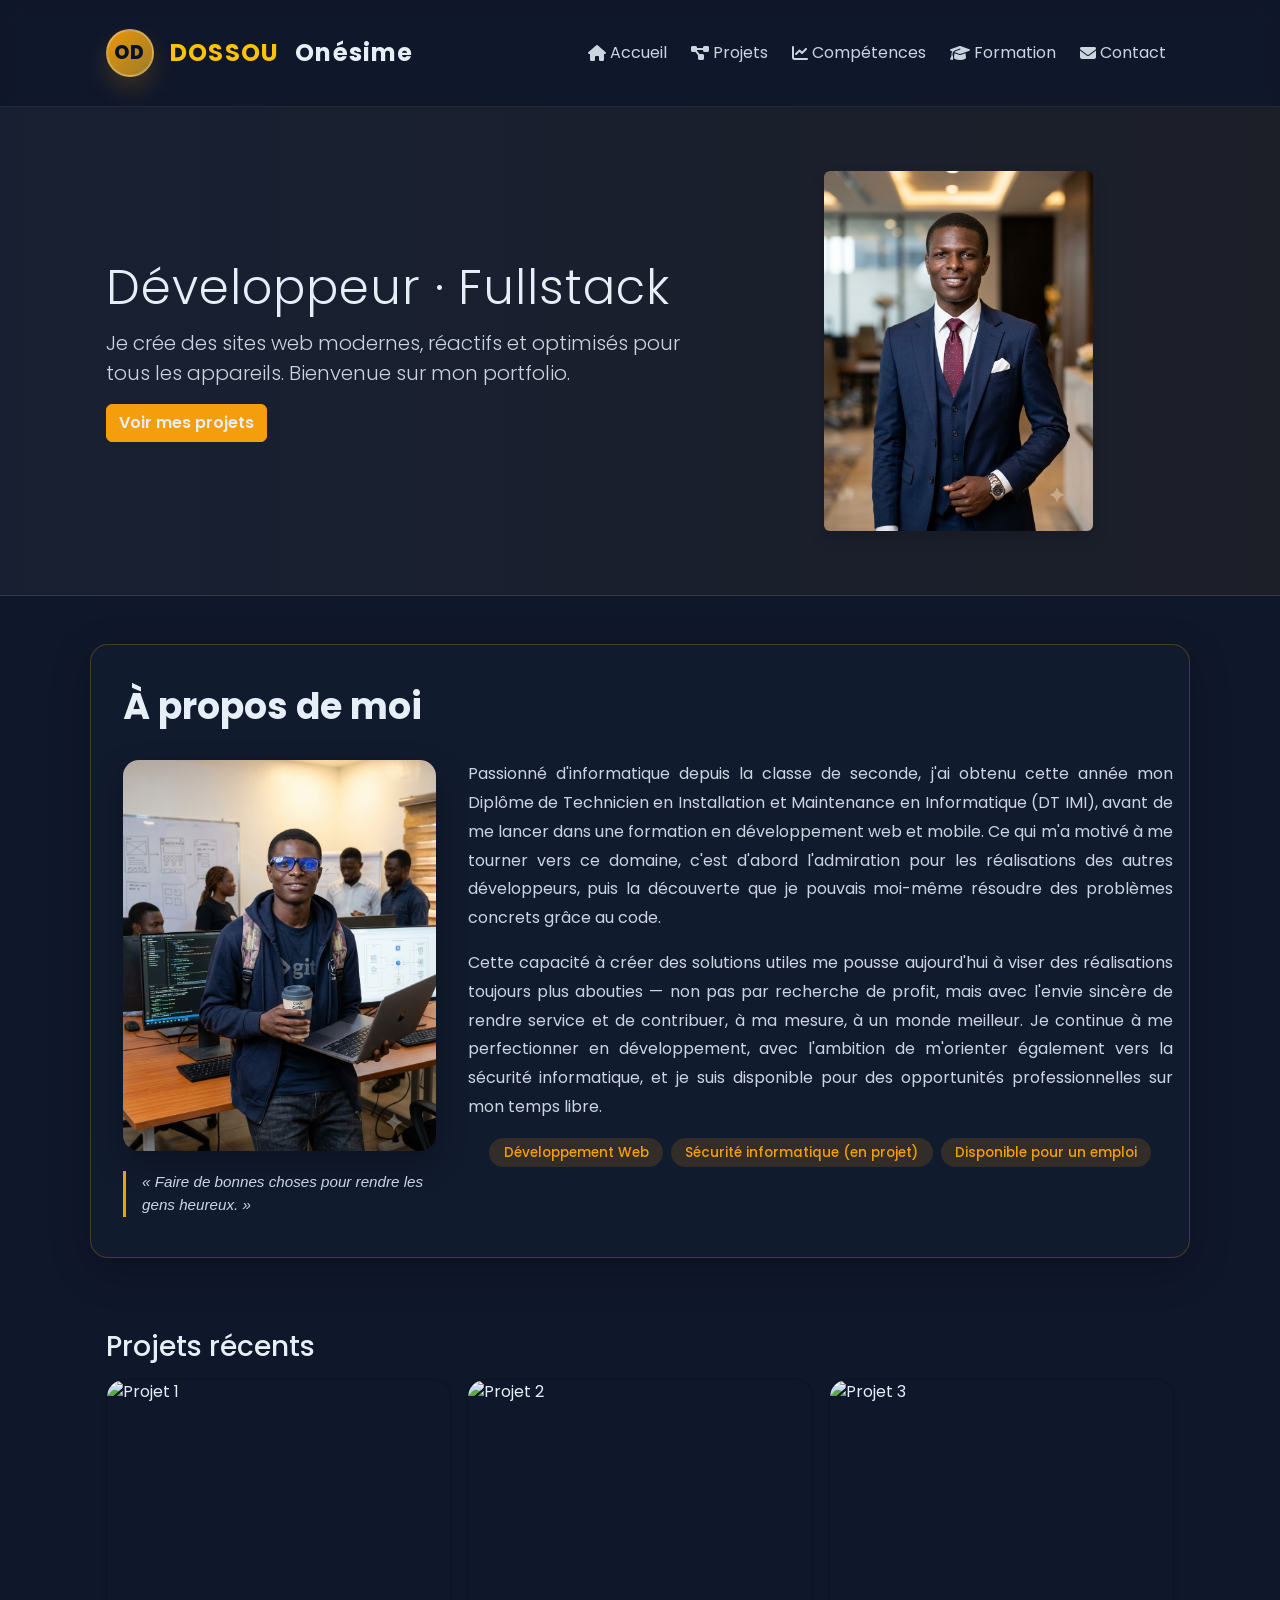
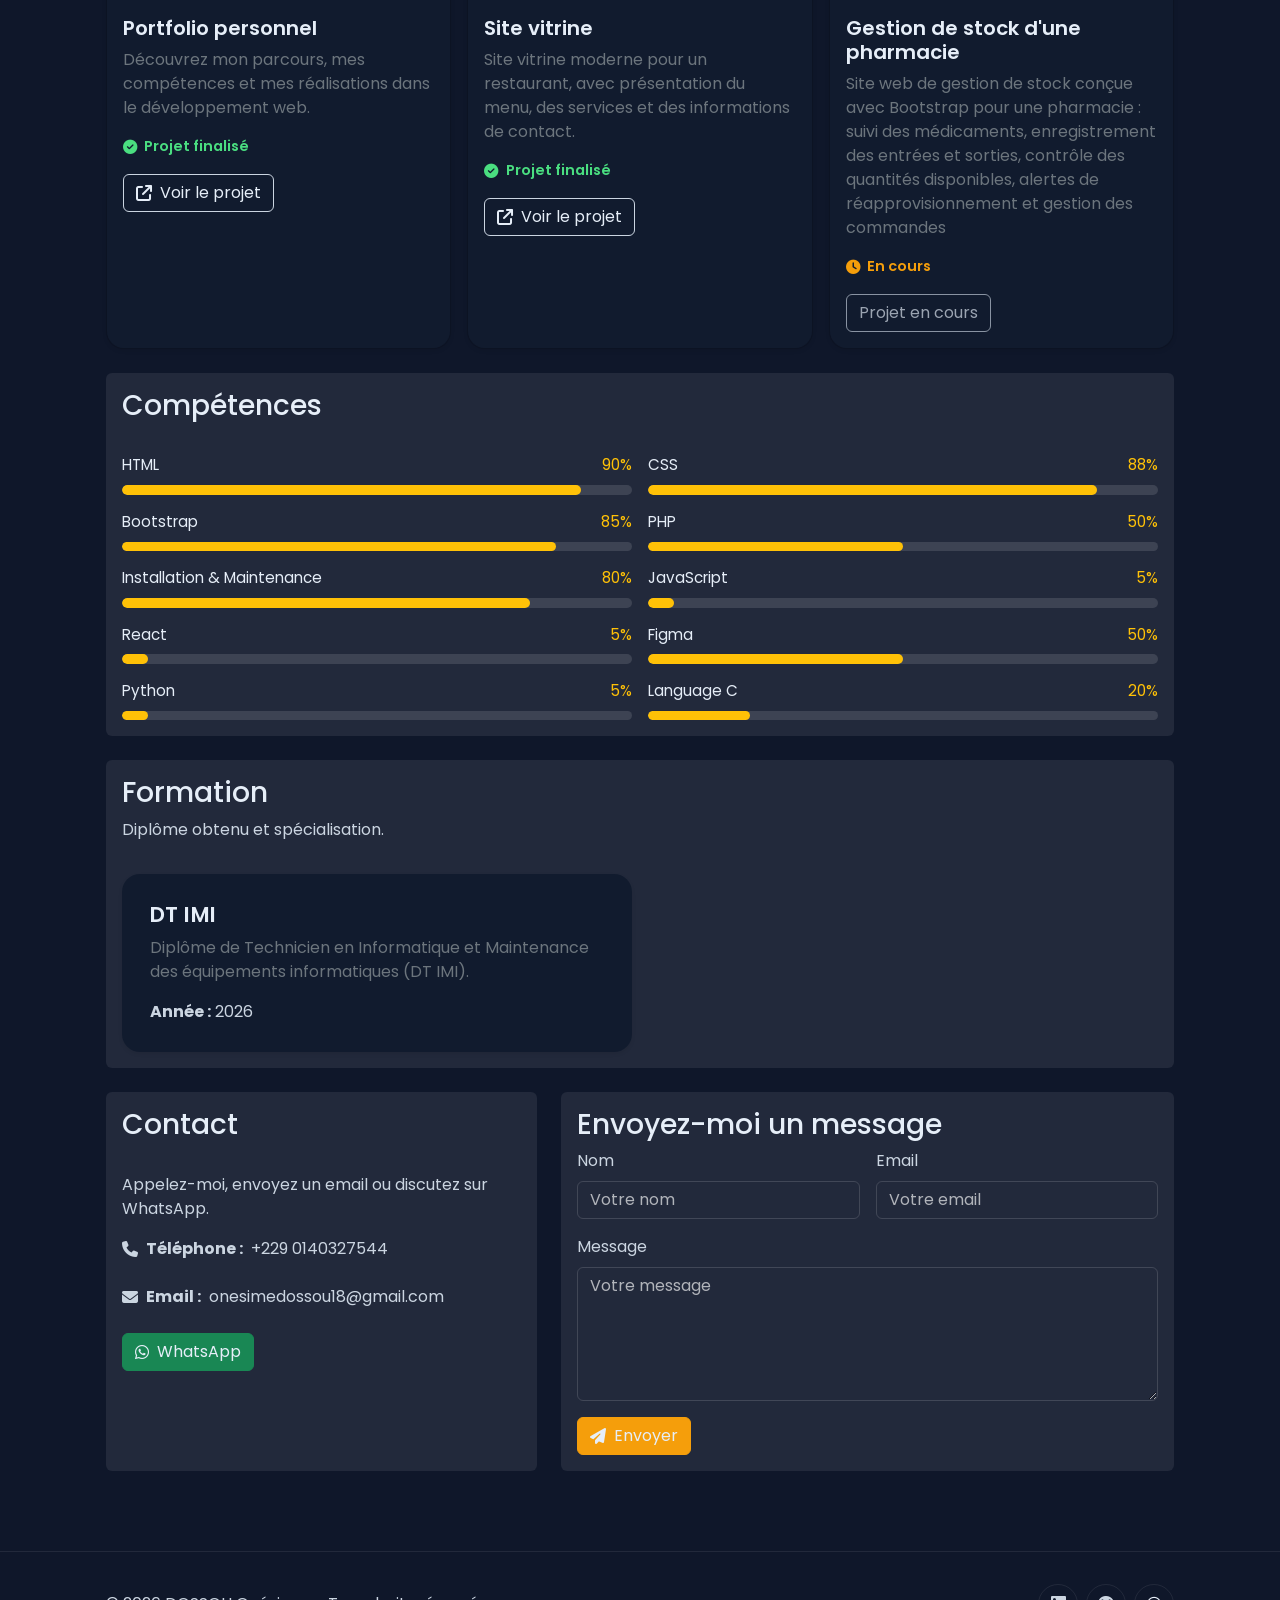
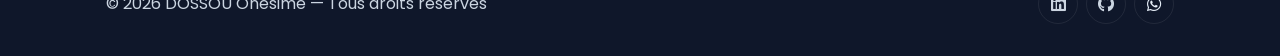
==== commit f7bbc8ef: "commit" ====
--- a/index.html
+++ b/index.html
@@ -80,7 +80,7 @@
 
  <!-- ===================== À PROPOS ===================== -->
   <section class="about" id="apropos">
-    <div class="container">
+    <div class="container about-card">
       <h2 class="section-title">À propos de moi</h2>
       <div class="row align-items-center g-5">
         <div class="col-lg-4 text-center">
--- a/style.css
+++ b/style.css
@@ -166,6 +166,13 @@
 .about {
   padding: 3rem 0;
 }
+.about-card {
+  padding: 2.5rem 2rem;
+  background: var(--panel);
+  border: 1px solid rgba(245, 158, 11, 0.25);
+  border-radius: 18px;
+  box-shadow: 0 12px 40px rgba(2, 6, 23, 0.24);
+}
 
 /* Colonne photo : on force un cadre bien proportionné
    (comme sur la maquette) plutôt qu'une hauteur "libre"
@@ -196,7 +203,10 @@
 
 /* Colonne texte */
 .about-text {
-  align-self: center;
+  align-self: flex-start;
+  margin-top: 0;
+  padding: 3rem .5rem 0;
+  text-align: justify;
 }
 .about-text p {
   color: var(--text-soft);
@@ -211,6 +221,7 @@
   margin-top: 1.25rem;
   display: flex;
   flex-wrap: wrap;
+  justify-content: center;
   gap: .5rem;
 }
 .about-badges .badge {
@@ -448,6 +459,18 @@
     margin-left: auto;
     margin-right: auto;
   }
+  .about-text {
+    margin-top: 0;
+    padding: 0;
+    text-align: left;
+  }
+  .about-card {
+    padding: 2rem 1.25rem;
+  }
+  .about-text p {
+    font-size: 1rem;
+    line-height: 1.7;
+  }
   .card img {
     height: 180px;
   }
@@ -481,8 +504,21 @@
   .about-photo {
     max-width: 220px;
   }
+  .about-card {
+    padding: 1.5rem 1rem;
+  }
   .about-quote {
     max-width: 220px;
+  }
+  .about-text {
+    font-size: .95rem;
+  }
+  .about-text p {
+    font-size: .95rem;
+    line-height: 1.65;
+  }
+  .about-text p + p {
+    margin-top: .85rem;
   }
   .hero .btn, .contact .btn {
     width: 100%;
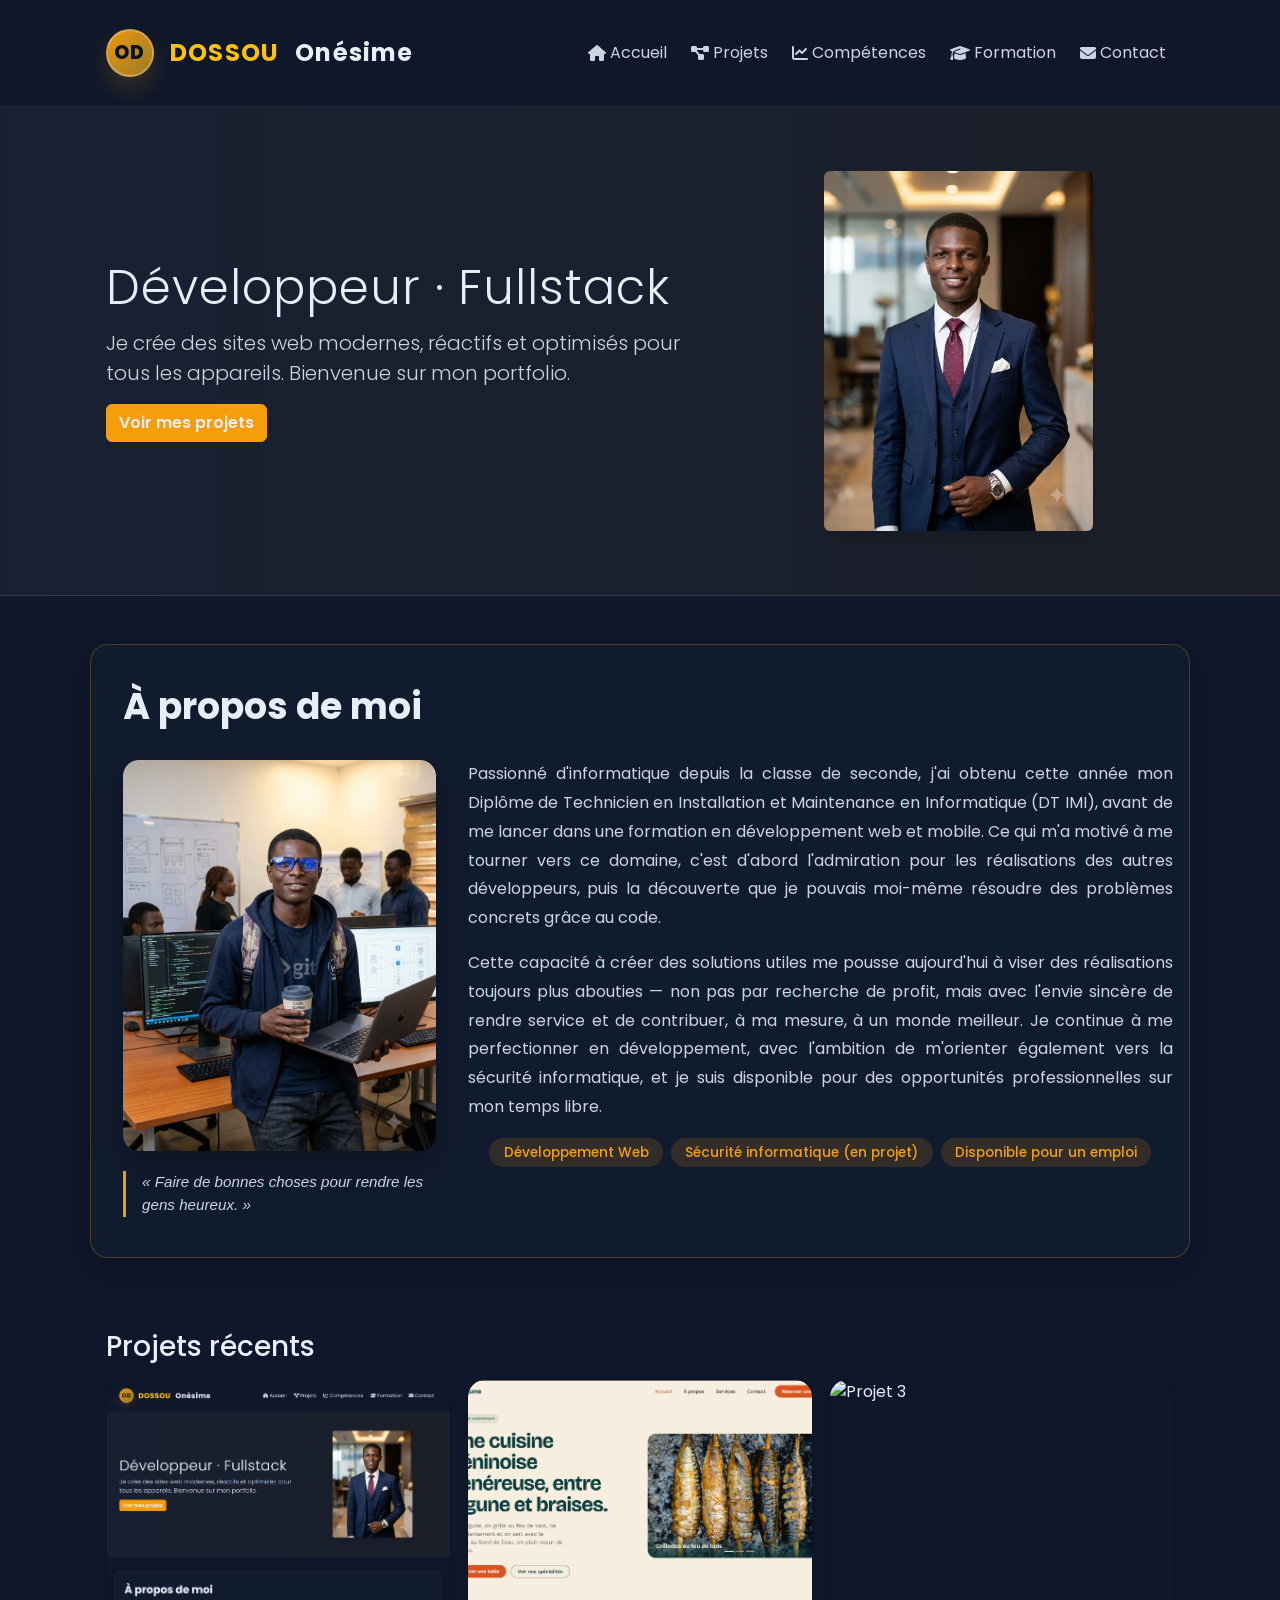
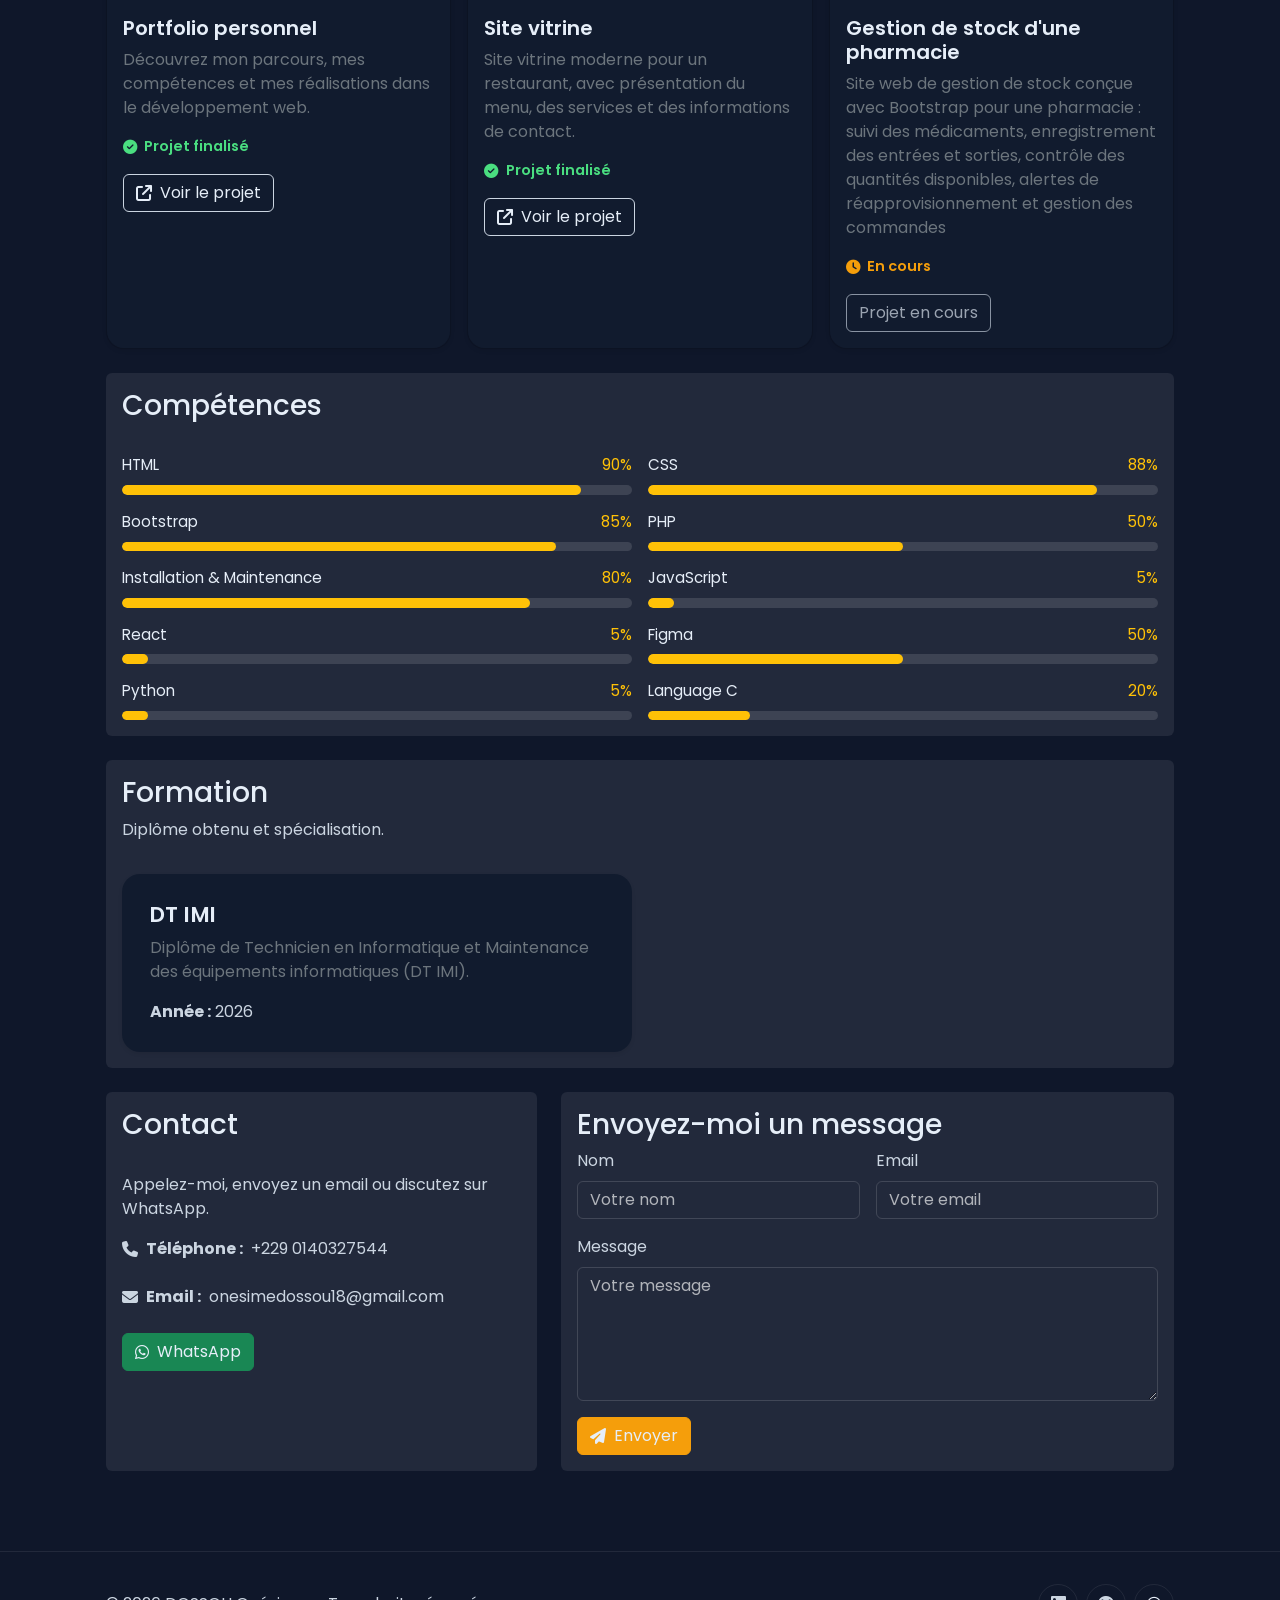
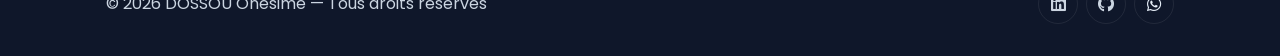
==== commit 6e6cfed3: "commit" ====
--- a/index.html
+++ b/index.html
@@ -120,7 +120,7 @@
       <div class="row g-3">
         <div class="col-12 col-md-4">
           <div class="card overflow-hidden h-100 shadow-sm">
-            <img src="https://images.unsplash.com/photo-1522202176988-66273c2fd55f?auto=format&fit=crop&w=800&q=80" class="card-img-top" alt="Projet 1">
+            <img src="portfolio.png" class="card-img-top" alt="Projet 1">
             <div class="card-body">
               <h5 class="card-title text-dark">Portfolio personnel</h5>
               <p class="card-text text-secondary">Découvrez mon parcours, mes compétences et mes réalisations dans le développement web.</p>
@@ -135,7 +135,7 @@
 
         <div class="col-12 col-md-4">
           <div class="card overflow-hidden h-100 shadow-sm">
-            <img src="https://images.unsplash.com/photo-1498050108023-c5249f4df085?auto=format&fit=crop&w=800&q=80" class="card-img-top" alt="Projet 2">
+            <img src="site-vitrine.png" class="card-img-top" alt="Projet 2">
             <div class="card-body">
               <h5 class="card-title text-dark">Site vitrine</h5>
               <p class="card-text text-secondary">Site vitrine moderne pour un restaurant, avec présentation du menu, des services et des informations de contact.</p>
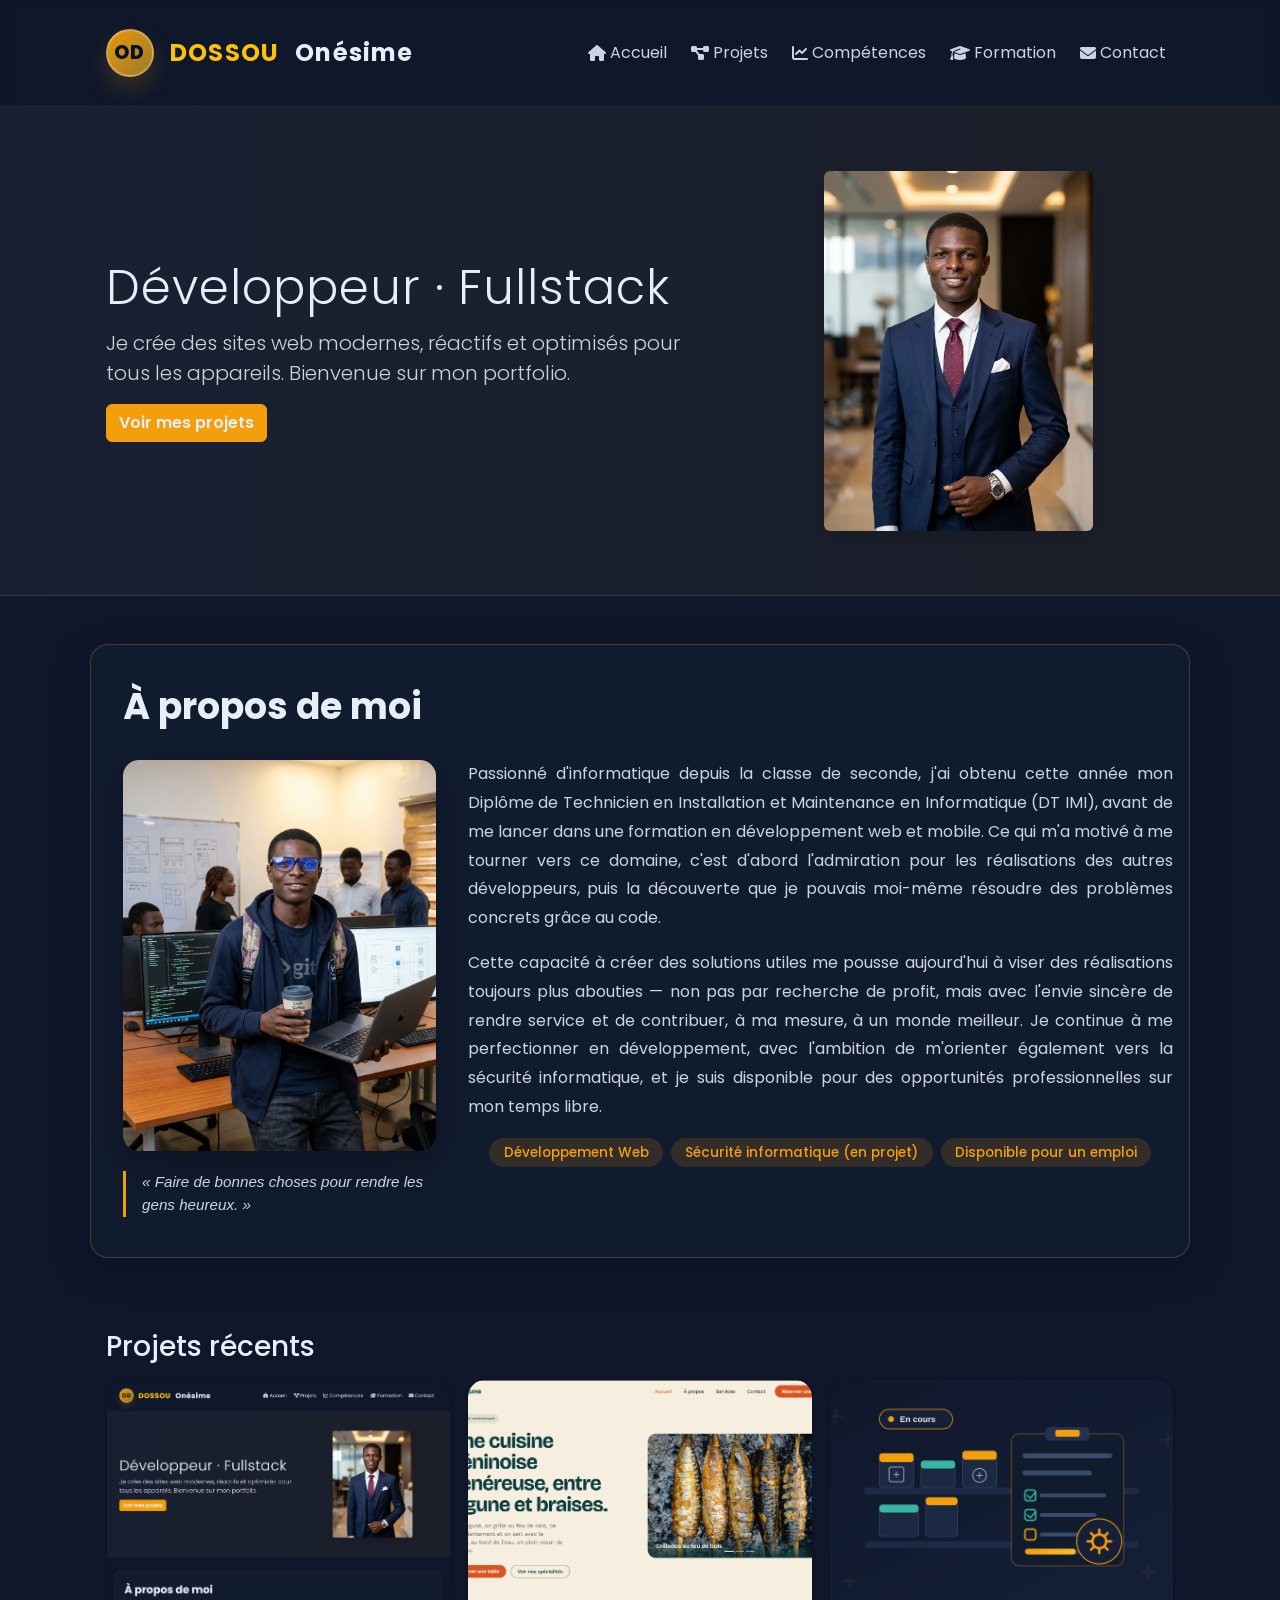
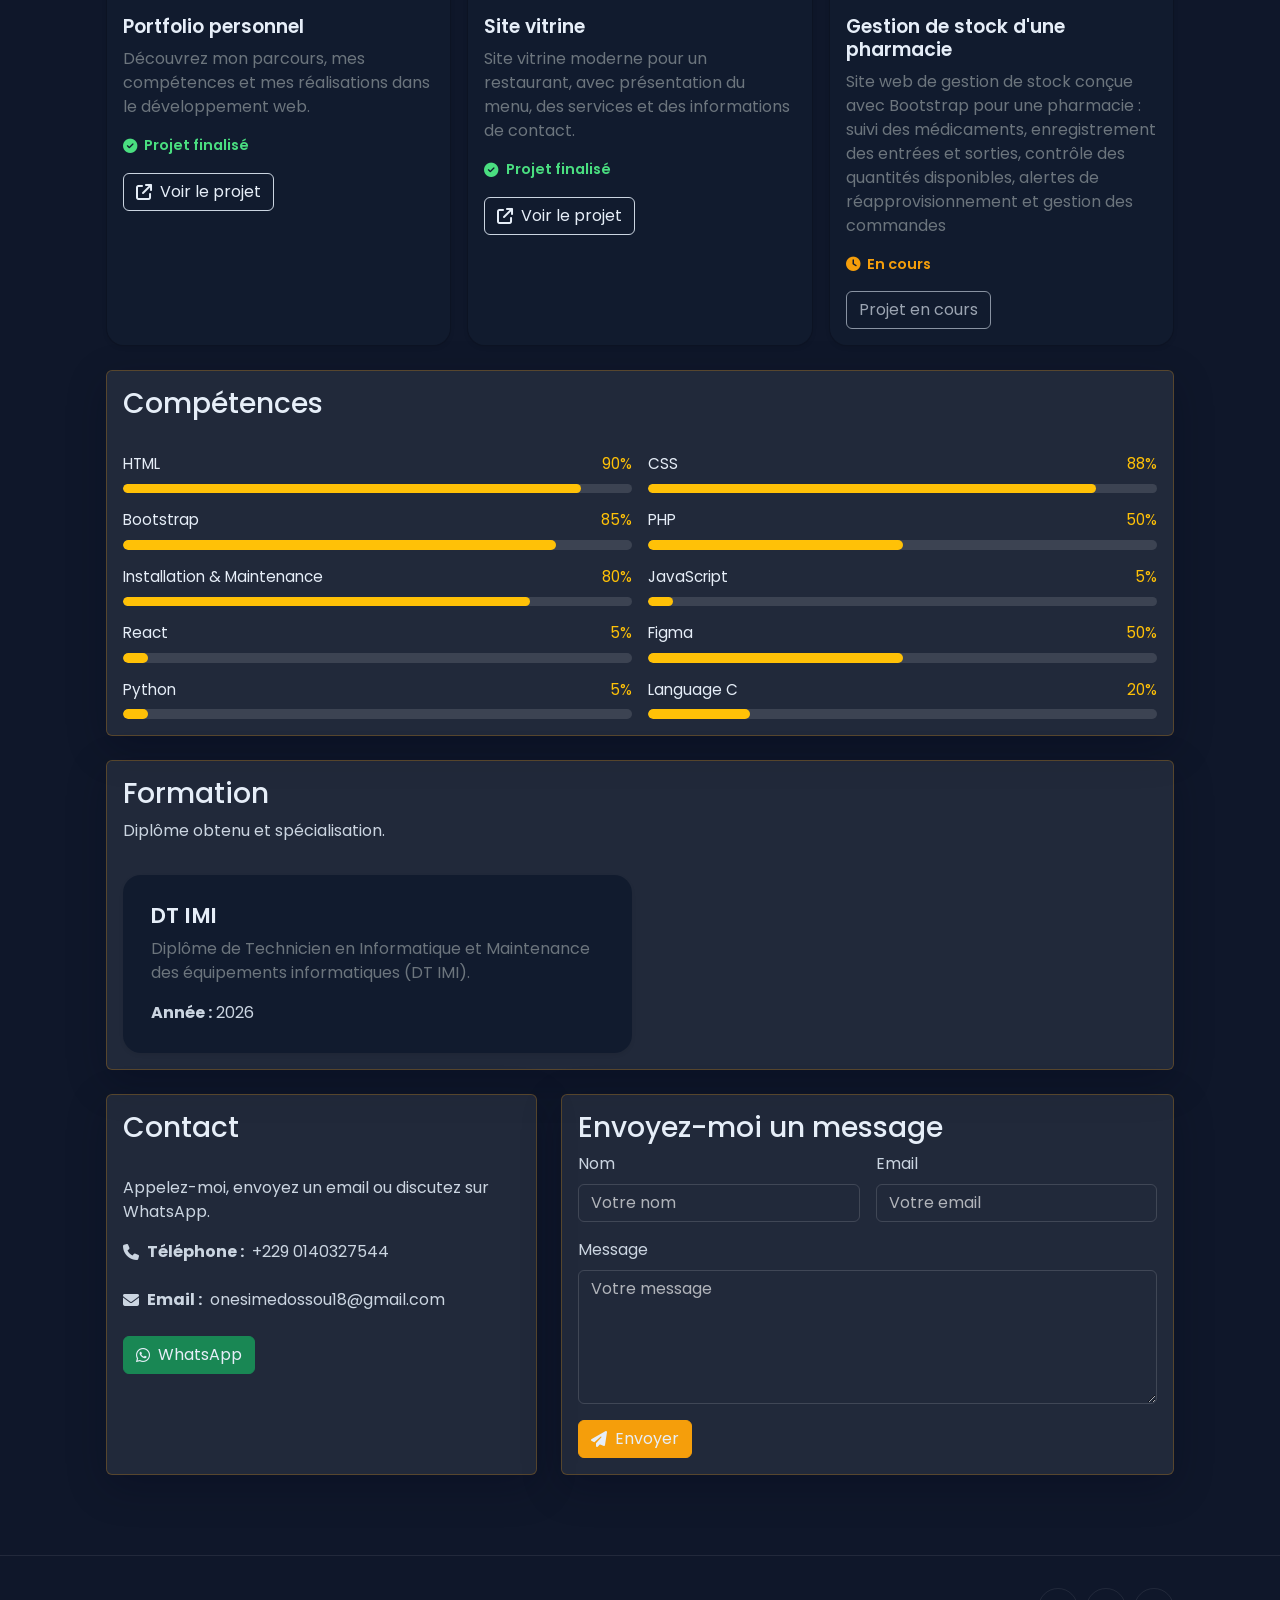
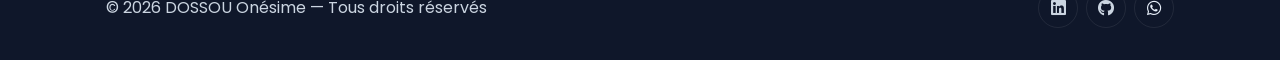
==== commit 6a380ee8: "commit" ====
--- a/index.html
+++ b/index.html
@@ -150,7 +150,7 @@
 
         <div class="col-12 col-md-4">
           <div class="card overflow-hidden h-100 shadow-sm">
-            <img src="https://images.unsplash.com/photo-1518770660439-4636190af475?auto=format&fit=crop&w=800&q=80" class="card-img-top" alt="Projet 3">
+            <img src="stock-pharmacie.png" class="card-img-top" alt="Projet 3">
             <div class="card-body">
               <h5 class="card-title text-dark">Gestion de stock d'une pharmacie</h5>
               <p class="card-text text-secondary">Site web de gestion de stock conçue avec Bootstrap pour une pharmacie : suivi des médicaments, enregistrement des entrées et sorties, contrôle des quantités disponibles, alertes de réapprovisionnement et gestion des commandes</p>
--- a/style.css
+++ b/style.css
@@ -9,7 +9,7 @@
   margin: 0;
   box-sizing: border-box;
 }
-
+ 
 /* =========================================================
    VARIABLES DE COULEURS (thème sombre "navy + moutarde")
    Centraliser les couleurs ici permet de changer tout le
@@ -27,10 +27,15 @@
   --card-text: #e6eef8;       /* texte des cartes projets */
   --max-width: 1100px;        /* largeur max du contenu */
 }
-
+ 
 /* =========================================================
    BASE DU DOCUMENT
    ========================================================= */
+html {
+  overflow-x: hidden;
+  width: 100%;
+}
+ 
 body {
   margin: 0;
   font-family: 'Poppins', sans-serif;
@@ -39,23 +44,25 @@
   line-height: 1.5;
   overflow-x: hidden;        /* évite le scroll horizontal parasite */
   overflow-wrap: break-word; /* évite le débordement des mots longs */
-}
-
+  width: 100%;
+  max-width: 100vw;
+}
+ 
 img {
   max-width: 100%;
   height: auto;
 }
-
+ 
 .page {
   min-height: 100vh;
 }
-
+ 
 .container {
   max-width: var(--max-width);
   margin: 0 auto;
   padding: 1rem;
 }
-
+ 
 /* Titre générique utilisé au-dessus de chaque grande section
    (ex : "À propos de moi") pour garder un style homogène. */
 .section-title {
@@ -64,7 +71,7 @@
   font-size: clamp(1.5rem, 1rem + 2vw, 2.25rem);
   margin-bottom: 2rem;
 }
-
+ 
 /* =========================================================
    EN-TÊTE / NAVIGATION
    ========================================================= */
@@ -76,16 +83,16 @@
   backdrop-filter: blur(8px); /* effet "verre dépoli" au scroll */
   border-bottom: 1px solid rgba(255, 255, 255, 0.08);
 }
-
+ 
 .navbar-brand, .nav-link {
   text-decoration: none;
 }
-
+ 
 .navbar-brand {
-  font-size: 1.5rem;
+  font-size: clamp(1.05rem, 0.85rem + 1vw, 1.5rem);
   letter-spacing: 0.05em;
 }
-
+ 
 /* Petit badge rond "OD" à côté du nom */
 .brand-mark {
   display: inline-flex;
@@ -101,13 +108,13 @@
   box-shadow: 0 12px 24px rgba(245, 158, 11, 0.18);
   border: 2px solid rgba(255, 255, 255, 0.25);
 }
-
+ 
 .brand-text small {
   font-size: 0.75rem;
   color: rgba(255, 255, 255, 0.65);
   display: none;
 }
-
+ 
 .nav-link {
   color: var(--muted) !important;
   transition: color .25s ease, transform .25s ease;
@@ -116,7 +123,19 @@
   color: #fff !important;
   transform: translateY(-1px); /* petit effet de survol */
 }
-
+ 
+.navbar-toggler {
+  border: 1px solid rgba(245, 158, 11, 0.35) !important;
+  border-radius: 8px;
+  padding: 0.4rem 0.55rem;
+}
+.navbar-toggler:focus {
+  box-shadow: 0 0 0 3px rgba(245, 158, 11, 0.25) !important;
+}
+.navbar-toggler-icon {
+  background-image: url("data:image/svg+xml,%3csvg xmlns='http://www.w3.org/2000/svg' viewBox='0 0 30 30'%3e%3cpath stroke='%23f59e0b' stroke-linecap='round' stroke-miterlimit='10' stroke-width='2.5' d='M4 7h22M4 15h22M4 23h22'/%3e%3c/svg%3e");
+}
+ 
 /* =========================================================
    SECTION HERO (bannière d'accueil)
    ========================================================= */
@@ -142,7 +161,7 @@
   max-height: 360px;
   object-fit: cover;
 }
-
+ 
 .btn-warning {
   background: var(--accent);
   border-color: var(--accent);
@@ -153,11 +172,11 @@
   transform: translateY(-2px);
   box-shadow: 0 12px 24px rgba(245, 158, 11, 0.18);
 }
-
+ 
 main {
   padding: 2rem 0;
 }
-
+ 
 /* =========================================================
    SECTION "À PROPOS DE MOI"
    Mise en page : photo + citation à gauche, texte + badges
@@ -173,7 +192,7 @@
   border-radius: 18px;
   box-shadow: 0 12px 40px rgba(2, 6, 23, 0.24);
 }
-
+ 
 /* Colonne photo : on force un cadre bien proportionné
    (comme sur la maquette) plutôt qu'une hauteur "libre"
    qui déforme la mise en page selon la photo utilisée. */
@@ -187,11 +206,12 @@
   border-radius: 16px;
   box-shadow: 0 12px 30px rgba(0, 0, 0, .28);
 }
-
+ 
 /* Citation sous la photo : alignée à gauche, même largeur
    que la photo, avec la petite barre d'accent verticale. */
 .about-quote {
-  max-width: 330px;
+  max-width: 100%;
+  width: 330px;
   border-left: 3px solid var(--accent);
   padding-left: 1rem;
   margin: 1.25rem auto 0;
@@ -200,7 +220,7 @@
   font-size: 0.95rem;
   text-align: left;
 }
-
+ 
 /* Colonne texte */
 .about-text {
   align-self: flex-start;
@@ -215,7 +235,7 @@
 .about-text p + p {
   margin-top: 1rem; /* espace entre les deux paragraphes */
 }
-
+ 
 /* Badges "Développement Web / Sécurité / Disponible" */
 .about-badges {
   margin-top: 1.25rem;
@@ -233,7 +253,7 @@
   border-radius: 999px;
   display: inline-block;
 }
-
+ 
 /* =========================================================
    CARTES PROJETS
    ========================================================= */
@@ -265,11 +285,12 @@
 .card-title {
   color: var(--text);
   font-weight: 600;
+  font-size: clamp(1.05rem, 0.95rem + 0.3vw, 1.25rem);
 }
 .card-text {
   color: var(--text-soft);
 }
-
+ 
 /* Étiquette "Projet finalisé" / "En cours" */
 .project-status {
   display: flex;
@@ -281,7 +302,7 @@
 }
 .project-status--completed { color: #4ade80; } /* vert = terminé */
 .project-status--progress { color: var(--accent); } /* orange = en cours */
-
+ 
 .card .btn-outline-dark {
   transition: transform .25s ease, box-shadow .25s ease;
 }
@@ -289,7 +310,7 @@
   transform: translateY(-2px);
   box-shadow: 0 12px 20px rgba(0, 0, 0, 0.12);
 }
-
+ 
 /* =========================================================
    SECTION COMPÉTENCES (barres de progression)
    ========================================================= */
@@ -307,16 +328,18 @@
 .skill-row span:last-child {
   font-variant-numeric: tabular-nums; /* chiffres alignés (90%, 5%...) */
 }
-
+ 
 .about h3, .contact h3, .skills h3 {
   color: var(--text);
   margin-top: 0;
 }
-
+ 
 .bg-opacity-5 {
   background-color: rgba(255, 255, 255, 0.08) !important;
-}
-
+  border: 1px solid rgba(245, 158, 11, 0.25);
+  box-shadow: 0 12px 40px rgba(2, 6, 23, 0.24);
+}
+ 
 /* =========================================================
    SECTION FORMATION
    ========================================================= */
@@ -334,7 +357,7 @@
 .formation .card-text {
   color: var(--text-soft);
 }
-
+ 
 /* =========================================================
    FORMULAIRE DE CONTACT
    ========================================================= */
@@ -352,7 +375,7 @@
   box-shadow: none;
   border-color: rgba(245, 158, 11, 0.4); /* liseré orange au focus */
 }
-
+ 
 /* =========================================================
    PIED DE PAGE
    ========================================================= */
@@ -388,7 +411,7 @@
   border-color: transparent;
   color: #071229;
 }
-
+ 
 /* =========================================================
    SURCHARGES DE CLASSES BOOTSTRAP
    (pour que text-muted / text-white / etc. respectent
@@ -413,13 +436,13 @@
   color: #000;
   background: #f59e0b;
 }
-
+ 
 /* Empêche le header sticky de cacher le haut d'une section
    quand on clique sur un lien du menu (ex : #projets). */
 .page section {
   scroll-margin-top: calc(3.5rem + 2rem);
 }
-
+ 
 /* =========================================================
    RESPONSIVE — TABLETTES (≤ 991px)
    ========================================================= */
@@ -467,6 +490,9 @@
   .about-card {
     padding: 2rem 1.25rem;
   }
+  .about-card .row {
+    --bs-gutter-x: 1.5rem; /* le g-5 (3rem) est trop large sur tablette : on le réduit */
+  }
   .about-text p {
     font-size: 1rem;
     line-height: 1.7;
@@ -475,7 +501,7 @@
     height: 180px;
   }
 }
-
+ 
 /* =========================================================
    RESPONSIVE — MOBILES (≤ 575px)
    ========================================================= */
@@ -507,6 +533,9 @@
   .about-card {
     padding: 1.5rem 1rem;
   }
+  .about-card .row {
+    --bs-gutter-x: 1rem;
+  }
   .about-quote {
     max-width: 220px;
   }
@@ -520,7 +549,7 @@
   .about-text p + p {
     margin-top: .85rem;
   }
-  .hero .btn, .contact .btn {
+  .hero .btn, .contact .btn, .card-body .btn {
     width: 100%;
     justify-content: center;
   }
@@ -548,7 +577,7 @@
     font-size: .85rem;
   }
 }
-
+ 
 /* =========================================================
    RESPONSIVE — GRANDS ÉCRANS (≥ 900px)
    ========================================================= */
@@ -557,3 +586,18 @@
     padding: 6rem 0;
   }
 }
+ 
+/* =========================================================
+   ACCESSIBILITÉ — respecte les préférences système qui
+   demandent de réduire les animations (même logique que
+   sur le site de référence).
+   ========================================================= */
+@media (prefers-reduced-motion: reduce) {
+  *,
+  *::before,
+  *::after {
+    animation-duration: 0.01ms !important;
+    transition-duration: 0.01ms !important;
+    scroll-behavior: auto !important;
+  }
+}
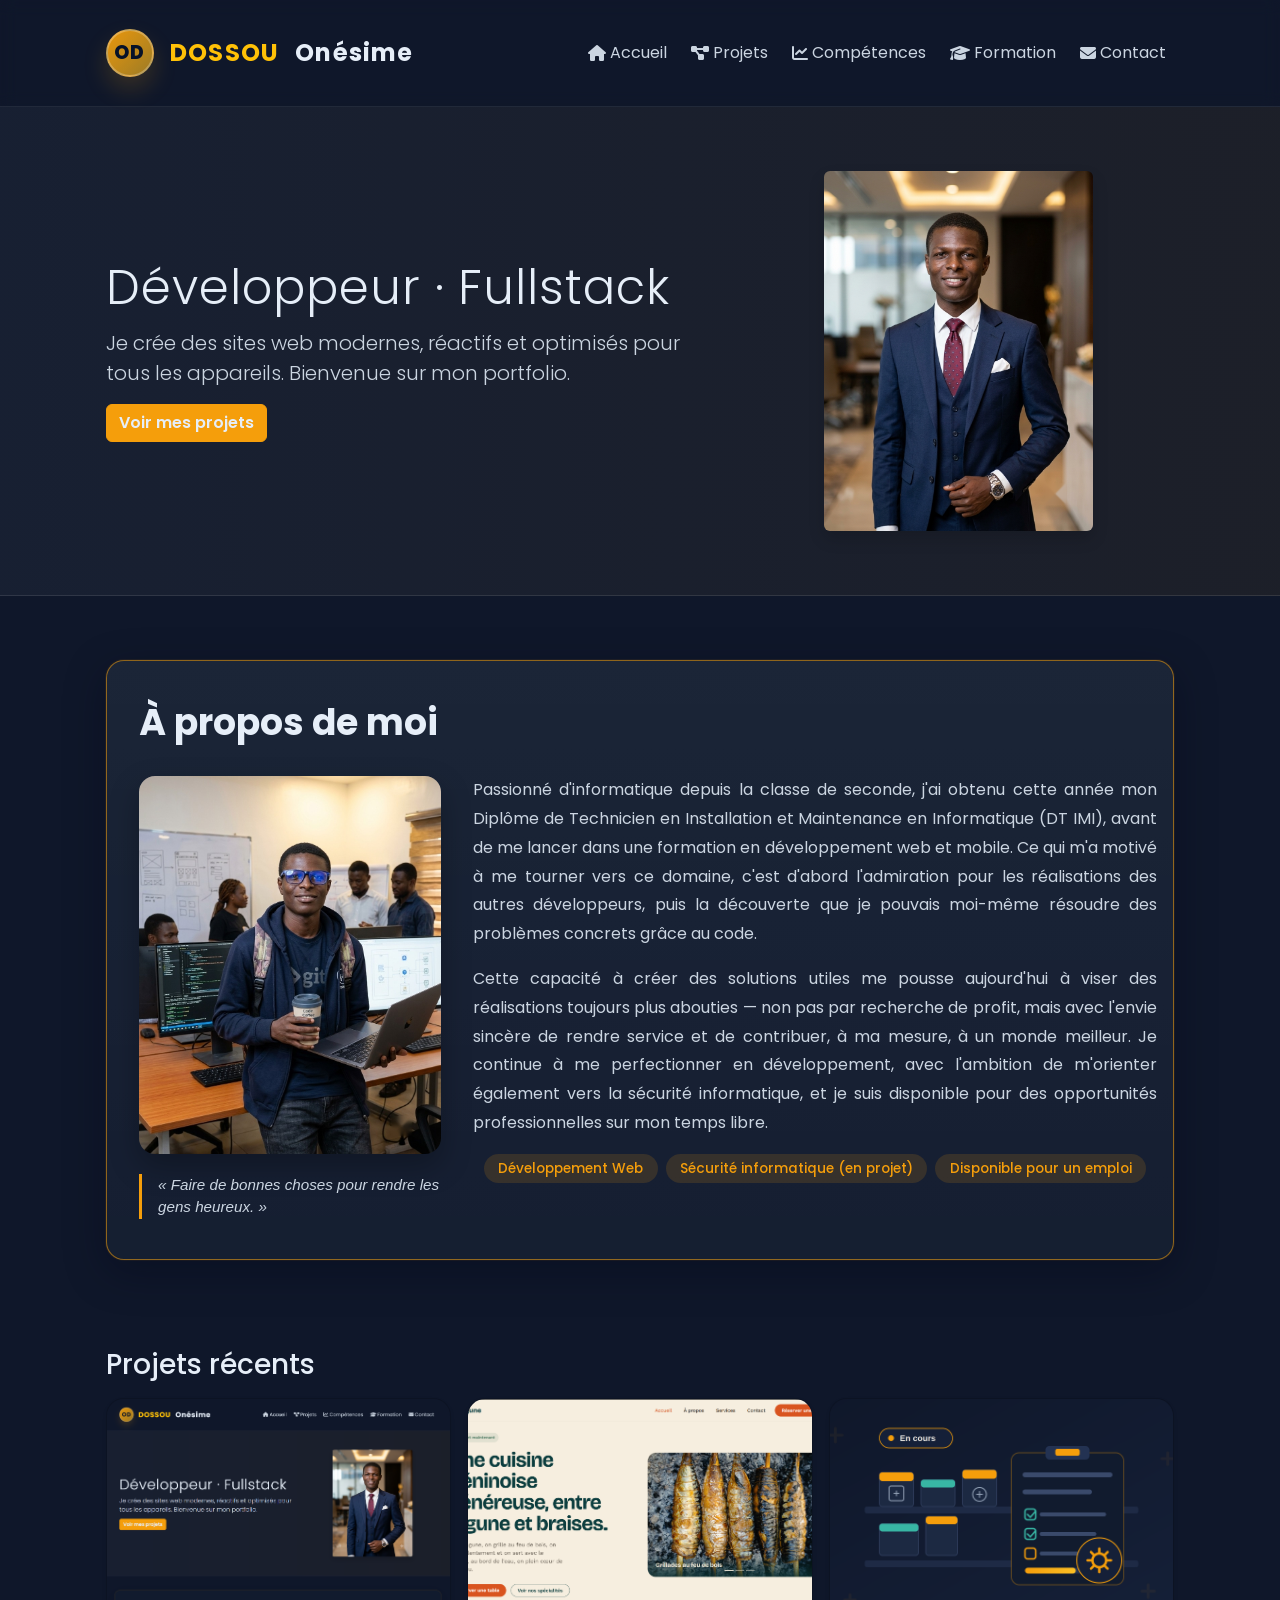
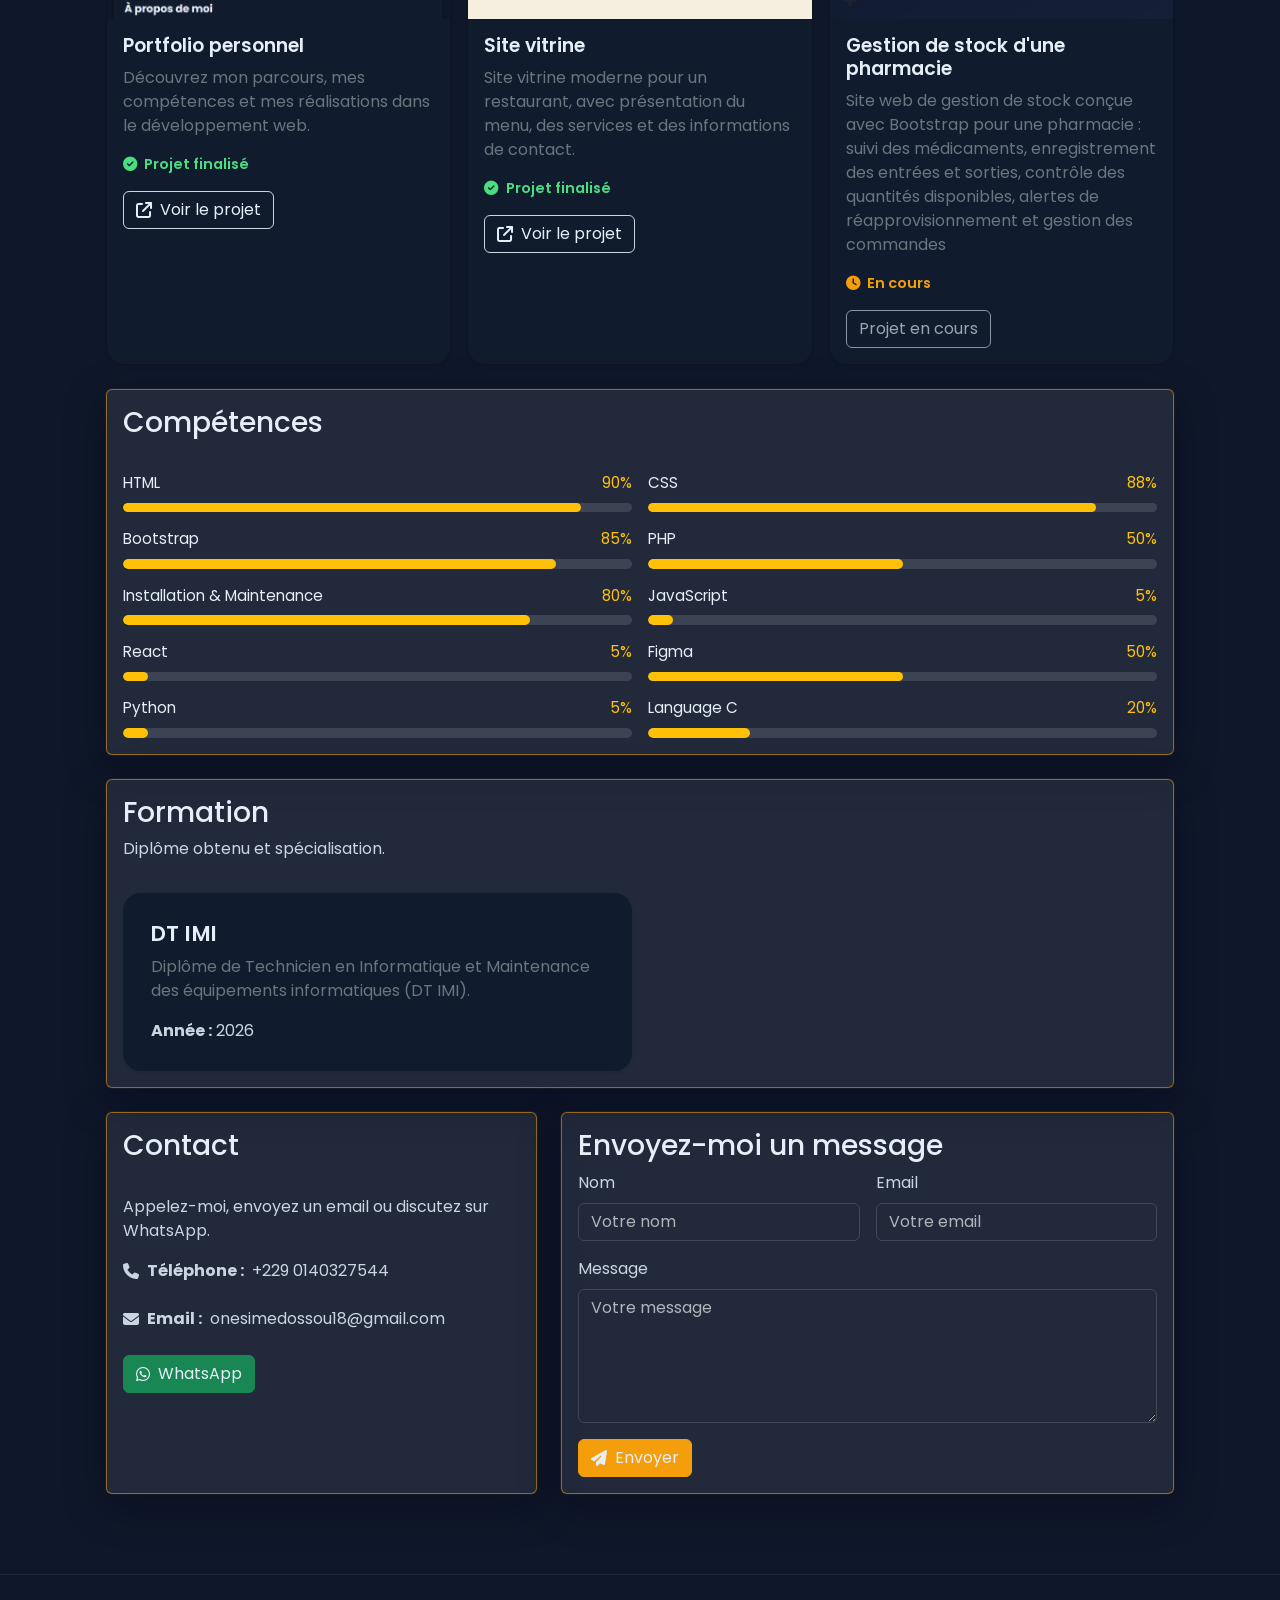
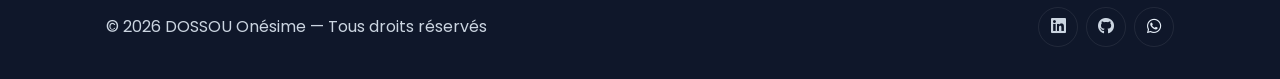
==== commit dc8a7b21: "commit" ====
--- a/index.html
+++ b/index.html
@@ -80,8 +80,9 @@
 
  <!-- ===================== À PROPOS ===================== -->
   <section class="about" id="apropos">
-    <div class="container about-card">
-      <h2 class="section-title">À propos de moi</h2>
+    <div class="container">
+      <div class="about-card">
+             <h2 class="section-title">À propos de moi</h2>
       <div class="row align-items-center g-5">
         <div class="col-lg-4 text-center">
           <img src="work.jpeg" alt="DOSSOU Onésime" class="about-photo ">
@@ -111,6 +112,7 @@
           </div>
         </div>
       </div>
+      </div>
     </div>
   </section>
 
--- a/style.css
+++ b/style.css
@@ -187,10 +187,10 @@
 }
 .about-card {
   padding: 2.5rem 2rem;
-  background: var(--panel);
-  border: 1px solid rgba(245, 158, 11, 0.25);
+  background: linear-gradient(180deg, rgba(255, 255, 255, 0.045), rgba(255, 255, 255, 0.015)), var(--panel);
+  border: 1.5px solid rgba(245, 158, 11, 0.55);
   border-radius: 18px;
-  box-shadow: 0 12px 40px rgba(2, 6, 23, 0.24);
+  box-shadow: 0 12px 40px rgba(2, 6, 23, 0.35), 0 0 0 1px rgba(245, 158, 11, 0.08);
 }
  
 /* Colonne photo : on force un cadre bien proportionné
@@ -336,8 +336,8 @@
  
 .bg-opacity-5 {
   background-color: rgba(255, 255, 255, 0.08) !important;
-  border: 1px solid rgba(245, 158, 11, 0.25);
-  box-shadow: 0 12px 40px rgba(2, 6, 23, 0.24);
+  border: 1.5px solid rgba(245, 158, 11, 0.55);
+  box-shadow: 0 12px 40px rgba(2, 6, 23, 0.35), 0 0 0 1px rgba(245, 158, 11, 0.08);
 }
  
 /* =========================================================
@@ -600,4 +600,5 @@
     transition-duration: 0.01ms !important;
     scroll-behavior: auto !important;
   }
-}+}
+ 
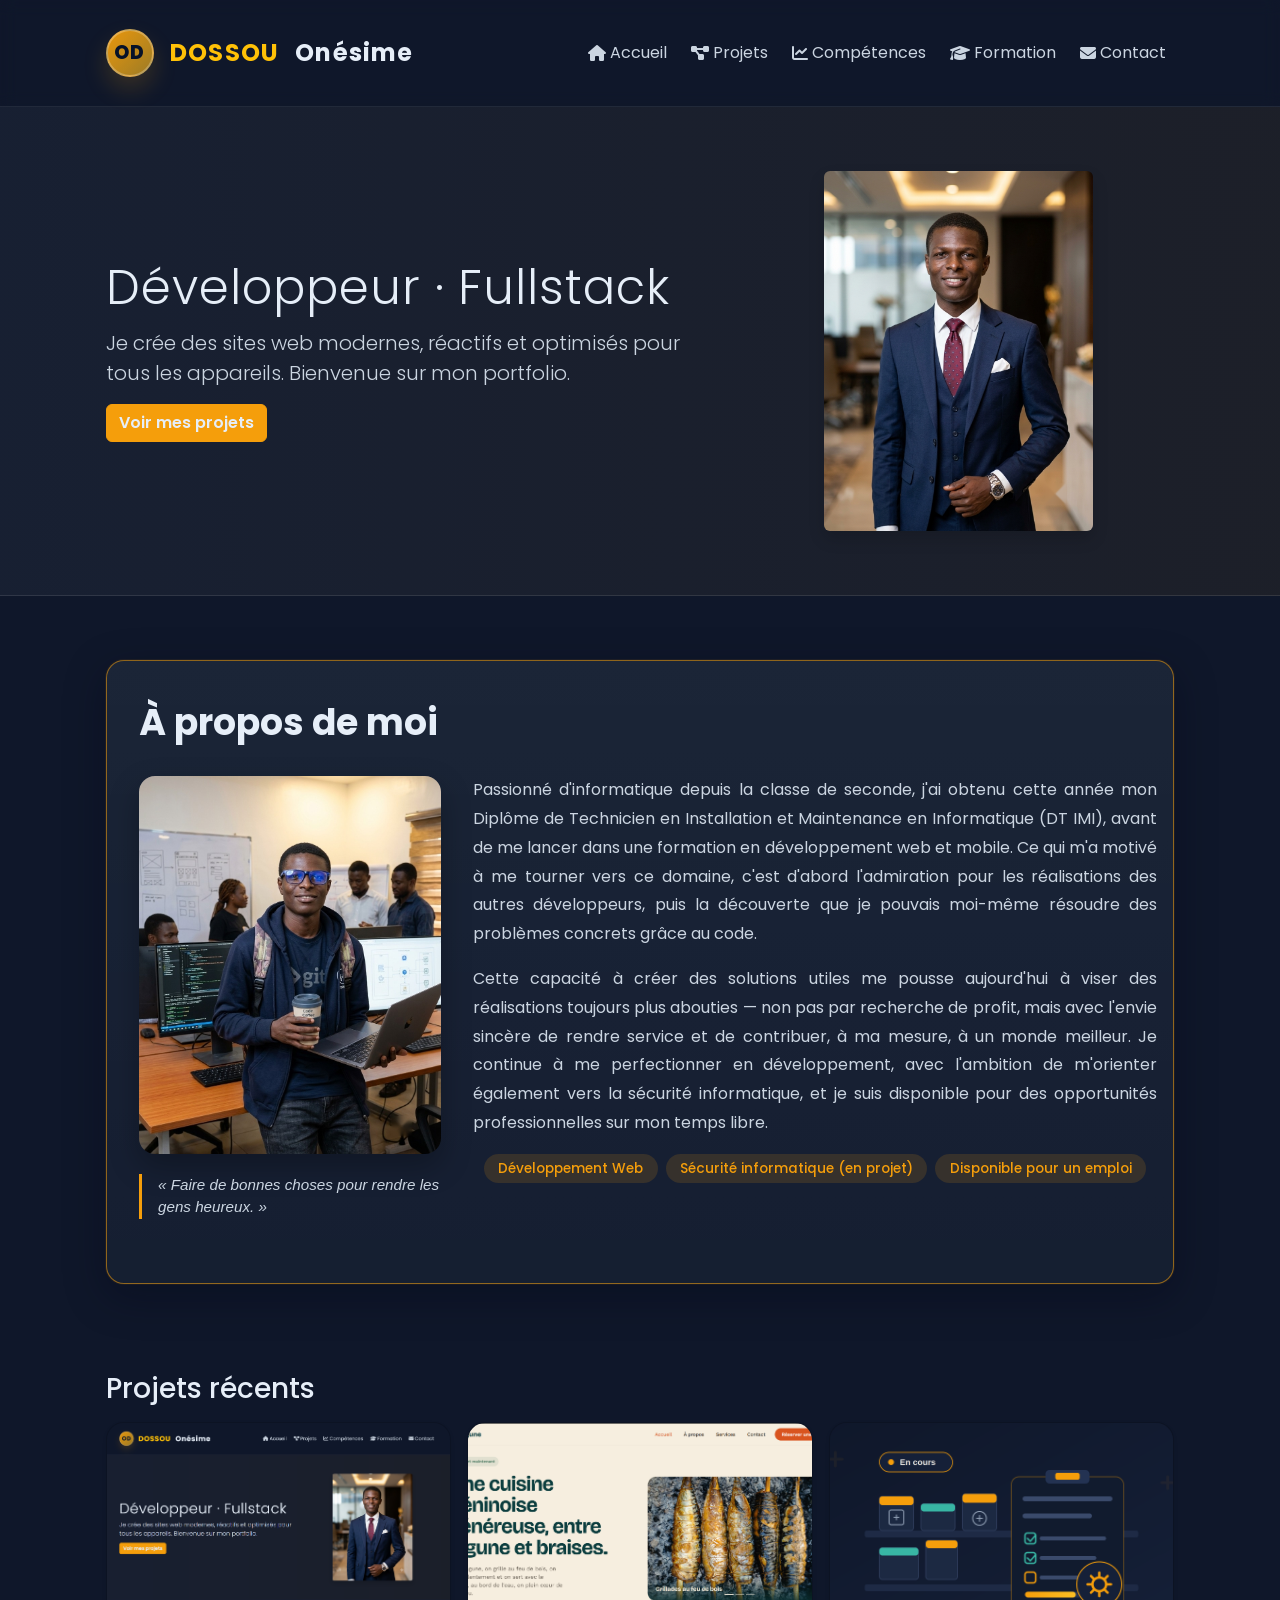
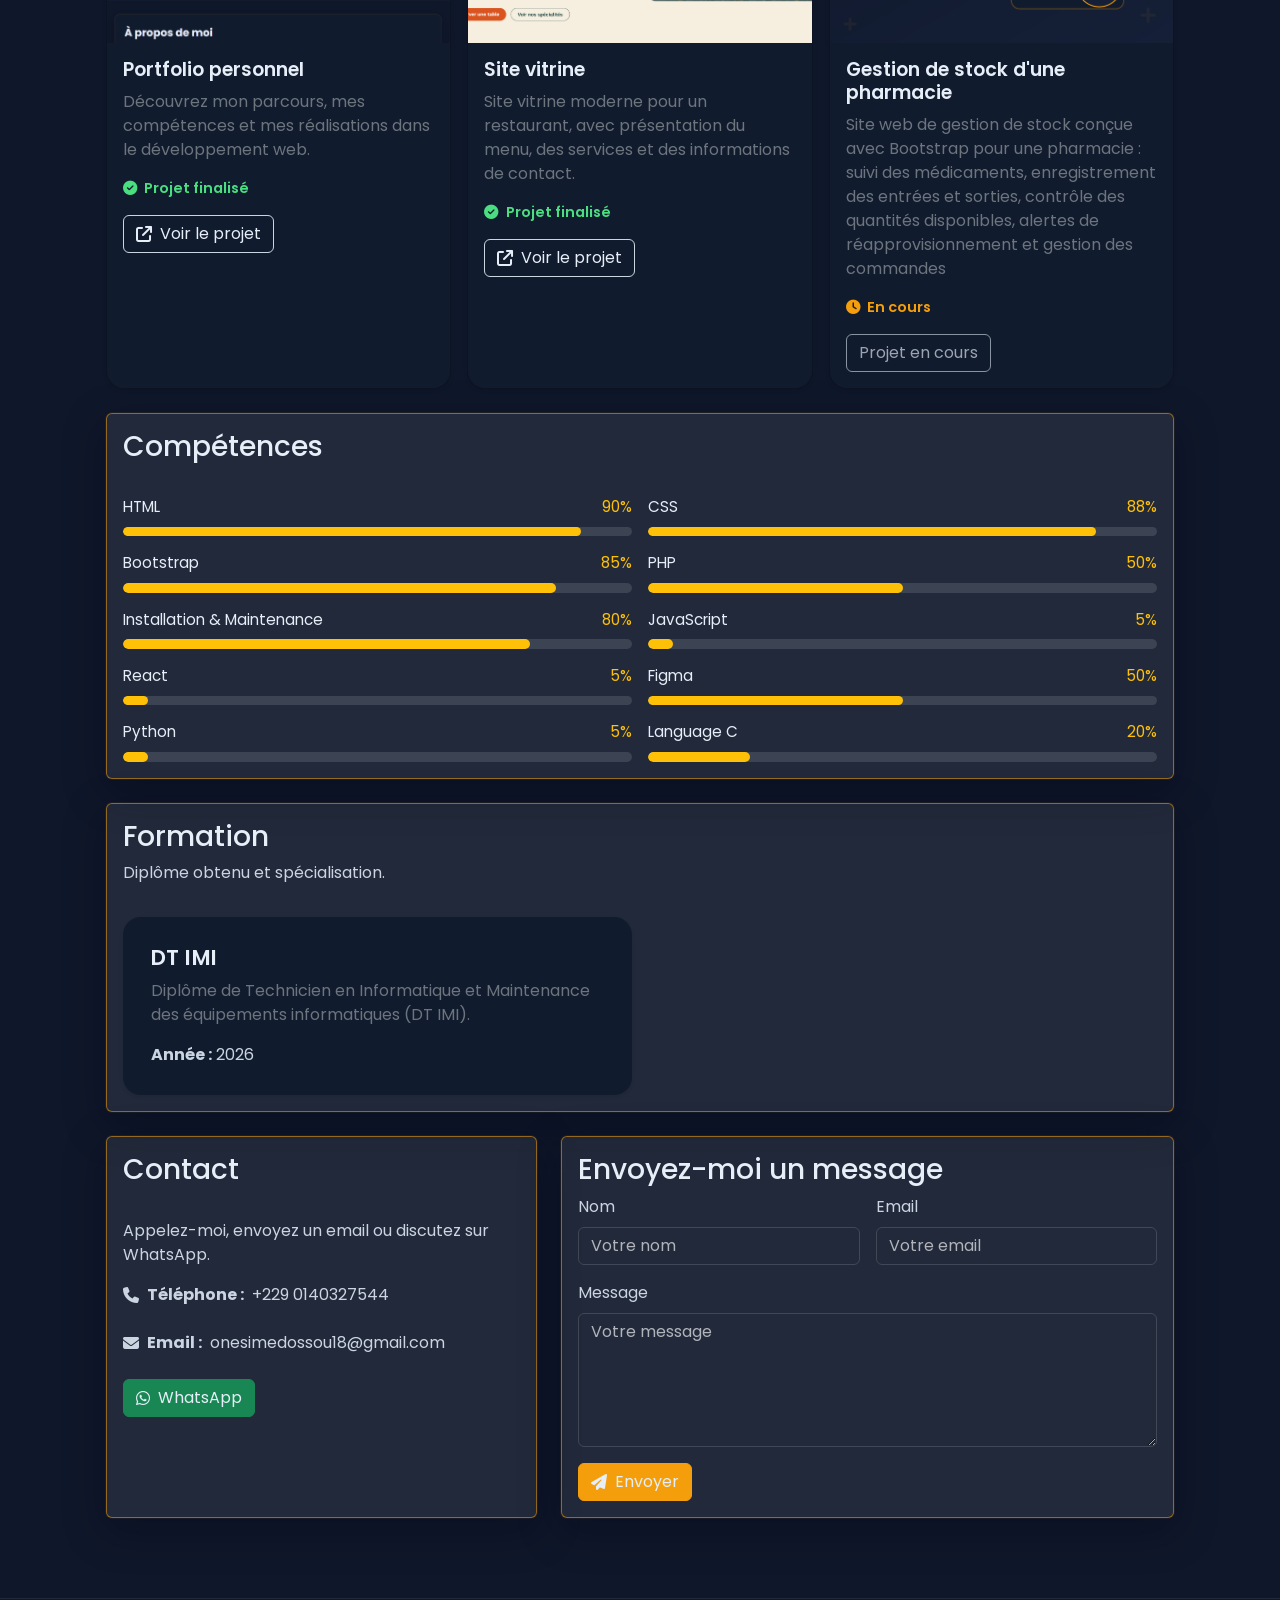
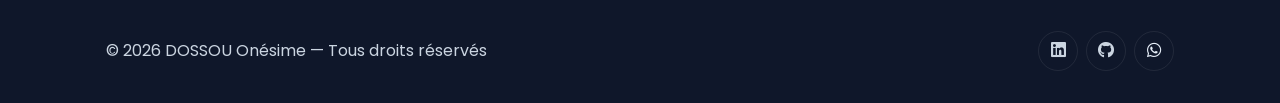
==== commit 90083181: "commit" ====
--- a/index.html
+++ b/index.html
@@ -86,7 +86,7 @@
       <div class="row align-items-center g-5">
         <div class="col-lg-4 text-center">
           <img src="work.jpeg" alt="DOSSOU Onésime" class="about-photo ">
-          <p class="about-quote">« Faire de bonnes choses pour rendre les gens heureux. »</p>
+          <p class="about-quote">« Faire de bonnes choses pour rendre les gens heureux. »</p><br>
         </div>
         <div class="col-lg-8 about-text">
           <p>
